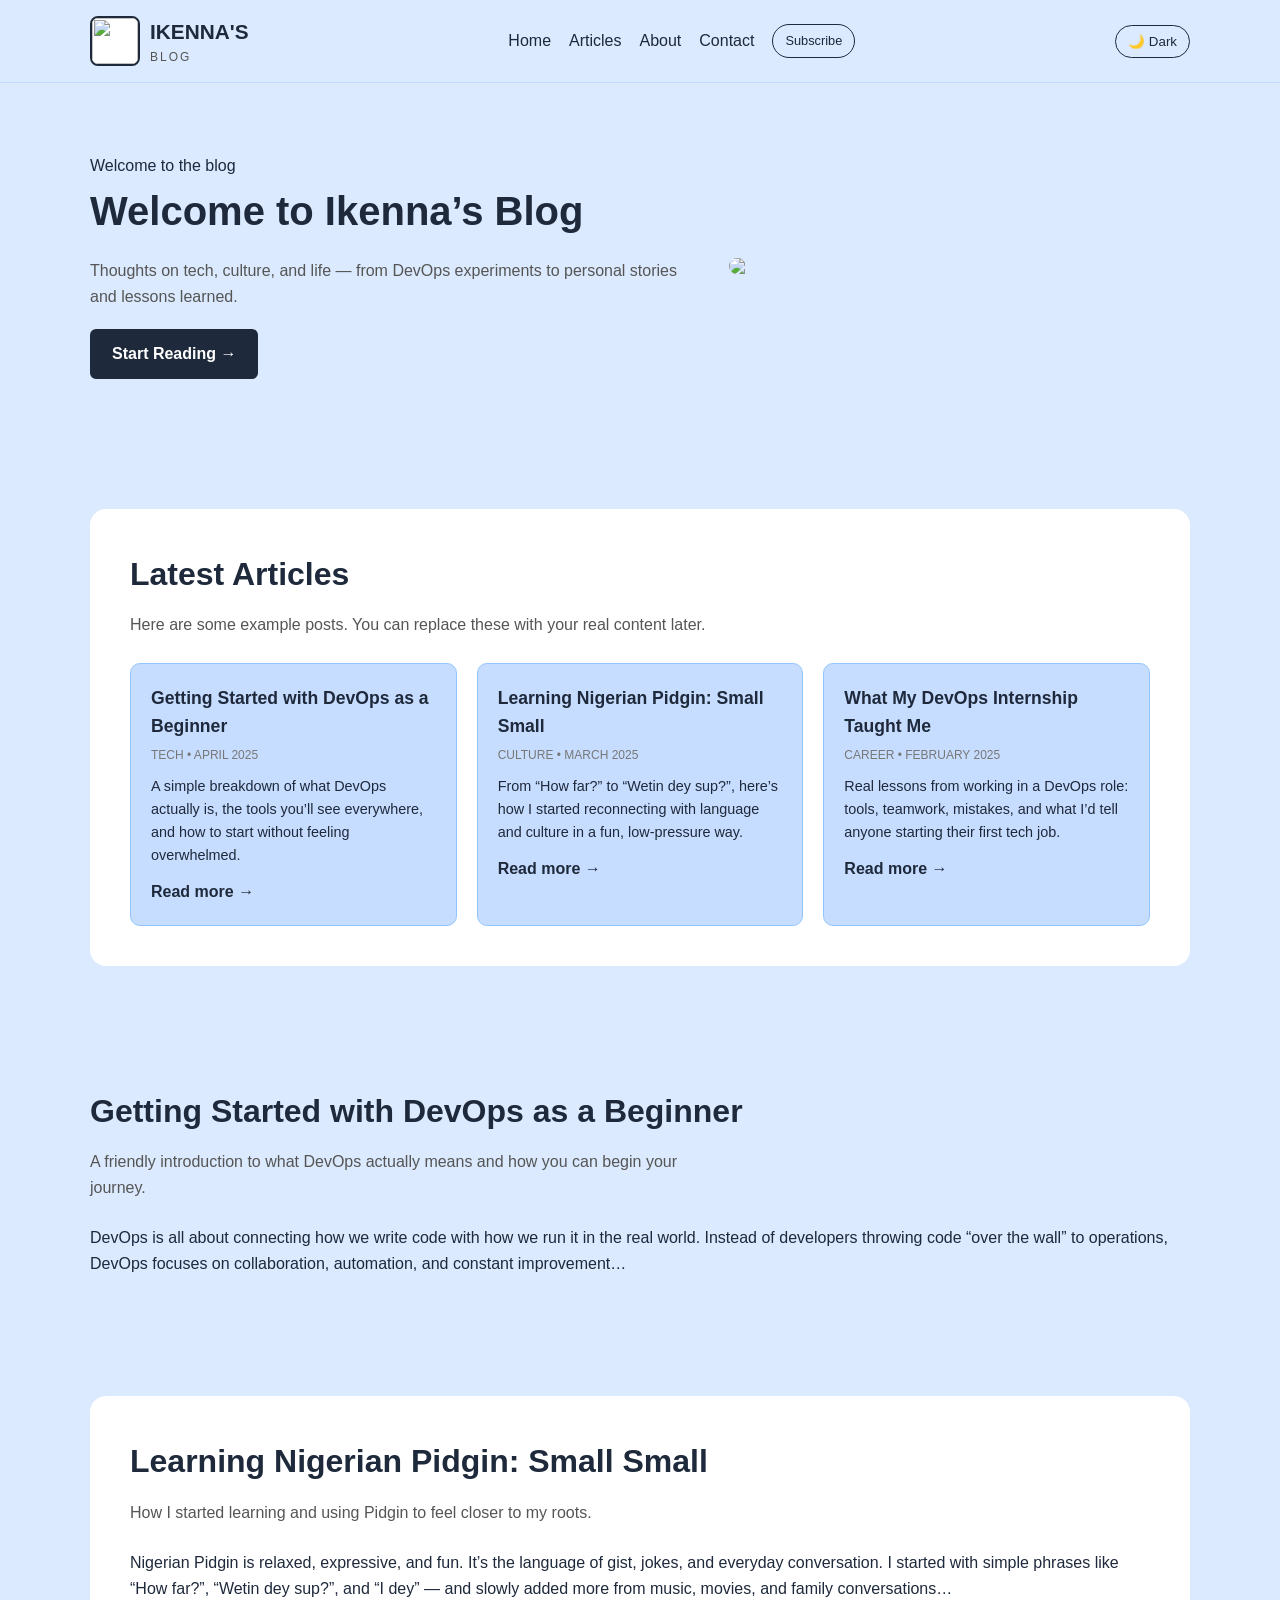
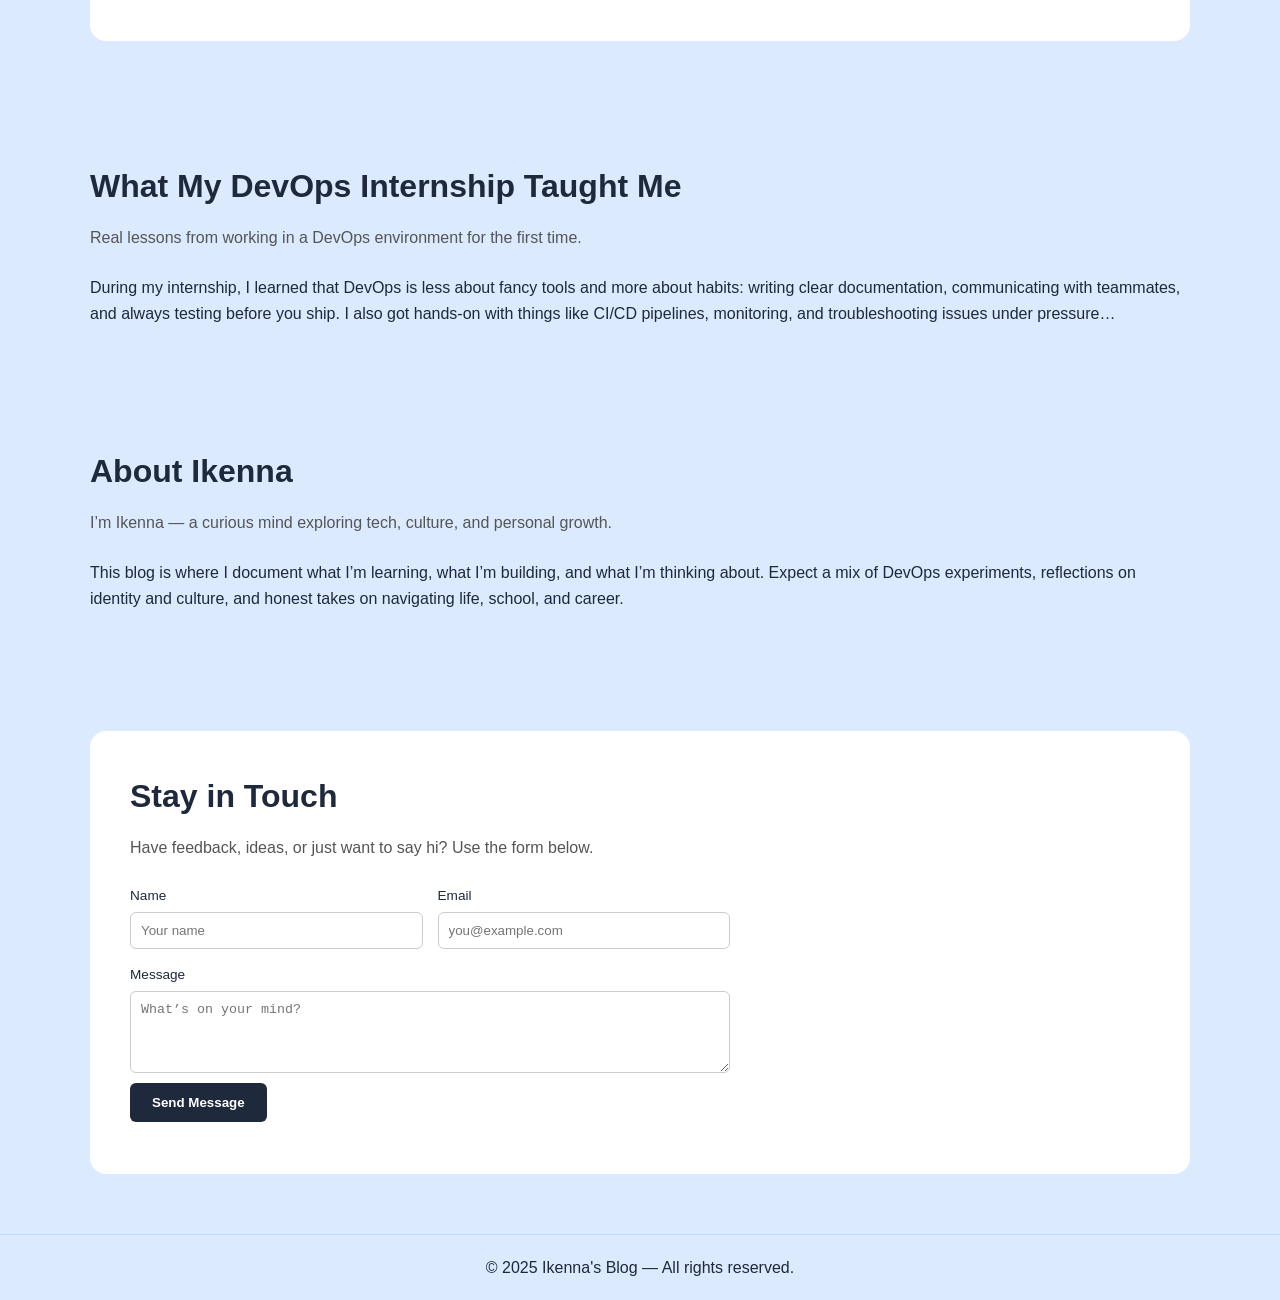
==== index.html @ 9c9c7b8f "Add files via upload" ====
<!DOCTYPE html>
<html lang="en">
<head>
  <meta charset="UTF-8">
  <meta name="viewport" content="width=device-width, initial-scale=1.0">
  <title>Ikenna's Blog</title>
  <link rel="stylesheet" href="styles.css">
</head>
<body>

  <!-- Header / Nav -->
  <header class="site-header">
    <nav class="nav container">
      <a href="#home" class="logo-area">
        <div class="logo-image">
          <img src="C:\Users\icugw\OneDrive - Tennessee State University\Pictures\Camera Roll\images/ikennas_blog_logo.jpg">
        </div>
        <div>
          <div class="logo-text-main">IKENNA'S</div>
          <div class="logo-text-sub">BLOG</div>
        </div>
      </a>

      <div class="nav-links">
        <a href="#home">Home</a>
        <a href="#articles">Articles</a>
        <a href="#about">About</a>
        <a href="#contact">Contact</a>
        <a href="#contact" class="nav-cta">Subscribe</a>
      </div>
      <button id="themeToggle" class="theme-toggle" type="button">
  🌙 Dark
</button>
    </nav>
  </header>

  <main>

    <!-- Hero -->
    <section id="home" class="hero container">
      <div class="hero-grid">
        <div>
          <div class="badge">
            <div class="badge-dot"></div>
            Welcome to the blog
          </div>

          <h1>Welcome to Ikenna’s Blog</h1>
          <p class="hero-text">
            Thoughts on tech, culture, and life — from DevOps experiments to personal stories and lessons learned.
          </p>
          <!-- BUTTON: scrolls to articles -->
          <a class="hero-btn" href="#articles">Start Reading →</a>
        </div>

        <img class="hero-img" src="C:\Users\icugw\OneDrive - Tennessee State University\Pictures\Camera Roll\images/ikennas_blog_logo.jpg">
      </div>
    </section>

    <!-- Articles (cards) -->
    <section id="articles" class="section section-alt">
      <div class="container">
        <h2 class="section-title">Latest Articles</h2>
        <p class="section-subtitle">
          Here are some example posts. You can replace these with your real content later.
        </p>

        <div class="posts-grid">
          <!-- Post 1 -->
          <article class="post-card">
            <h3 class="post-title">Getting Started with DevOps as a Beginner</h3>
            <p class="post-meta">Tech • April 2025</p>
            <p class="post-excerpt">
              A simple breakdown of what DevOps actually is, the tools you’ll see everywhere,
              and how to start without feeling overwhelmed.
            </p>
            <!-- BUTTON: jumps to full post section -->
            <a href="#post1" class="post-link">Read more →</a>
          </article>

          <!-- Post 2 -->
          <article class="post-card">
            <h3 class="post-title">Learning Nigerian Pidgin: Small Small</h3>
            <p class="post-meta">Culture • March 2025</p>
            <p class="post-excerpt">
              From “How far?” to “Wetin dey sup?”, here’s how I started reconnecting with language
              and culture in a fun, low-pressure way.
            </p>
            <a href="#post2" class="post-link">Read more →</a>
          </article>

          <!-- Post 3 -->
          <article class="post-card">
            <h3 class="post-title">What My DevOps Internship Taught Me</h3>
            <p class="post-meta">Career • February 2025</p>
            <p class="post-excerpt">
              Real lessons from working in a DevOps role: tools, teamwork, mistakes,
              and what I’d tell anyone starting their first tech job.
            </p>
            <a href="#post3" class="post-link">Read more →</a>
          </article>
        </div>
      </div>
    </section>

    <!-- Full posts (targets for Read more buttons) -->
    <section id="post1" class="section">
      <div class="container">
        <h2 class="section-title">Getting Started with DevOps as a Beginner</h2>
        <p class="section-subtitle">
          A friendly introduction to what DevOps actually means and how you can begin your journey.
        </p>
        <p>
          DevOps is all about connecting how we write code with how we run it in the real world.
          Instead of developers throwing code “over the wall” to operations, DevOps focuses on
          collaboration, automation, and constant improvement…
        </p>
      </div>
    </section>

    <section id="post2" class="section section-alt">
      <div class="container">
        <h2 class="section-title">Learning Nigerian Pidgin: Small Small</h2>
        <p class="section-subtitle">
          How I started learning and using Pidgin to feel closer to my roots.
        </p>
        <p>
          Nigerian Pidgin is relaxed, expressive, and fun. It’s the language of gist,
          jokes, and everyday conversation. I started with simple phrases like
          “How far?”, “Wetin dey sup?”, and “I dey” — and slowly added more from music,
          movies, and family conversations…
        </p>
      </div>
    </section>

    <section id="post3" class="section">
      <div class="container">
        <h2 class="section-title">What My DevOps Internship Taught Me</h2>
        <p class="section-subtitle">
          Real lessons from working in a DevOps environment for the first time.
        </p>
        <p>
          During my internship, I learned that DevOps is less about fancy tools and more about
          habits: writing clear documentation, communicating with teammates, and always testing
          before you ship. I also got hands-on with things like CI/CD pipelines, monitoring,
          and troubleshooting issues under pressure…
        </p>
      </div>
    </section>

    <!-- About -->
    <section id="about" class="section">
      <div class="container">
        <h2 class="section-title">About Ikenna</h2>
        <p class="section-subtitle">
          I’m Ikenna — a curious mind exploring tech, culture, and personal growth.
        </p>
        <p>
          This blog is where I document what I’m learning, what I’m building,
          and what I’m thinking about. Expect a mix of DevOps experiments, reflections
          on identity and culture, and honest takes on navigating life, school, and career.
        </p>
      </div>
    </section>

    <!-- Contact / Subscribe -->
    <section id="contact" class="section section-alt">
      <div class="container">
        <h2 class="section-title">Stay in Touch</h2>
        <p class="section-subtitle">
          Have feedback, ideas, or just want to say hi? Use the form below.
        </p>

        <!-- BUTTON: this will open the user's email app -->
        <form class="contact-form"
              action="mailto:youremail@example.com"
              method="post"
              enctype="text/plain">
          <div class="form-row">
            <div class="form-field">
              <label for="name">Name</label>
              <input type="text" id="name" name="name" placeholder="Your name">
            </div>
            <div class="form-field">
              <label for="email">Email</label>
              <input type="email" id="email" name="email" placeholder="you@example.com">
            </div>
          </div>

          <div class="form-field">
            <label for="message">Message</label>
            <textarea id="message" name="message" rows="4" placeholder="What’s on your mind?"></textarea>
          </div>

          <button type="submit" class="hero-btn form-btn">Send Message</button>
        </form>
        <p style="margin-top:0.75rem; font-size:0.85rem; color:#667085;">
          
        </p>
      </div>
    </section>

  </main>

  <!-- Footer -->
  <footer class="footer">
    <p>© 2025 Ikenna's Blog — All rights reserved.</p>
  </footer>
<script>
  const toggleBtn = document.getElementById("themeToggle");
  const savedTheme = localStorage.getItem("theme");

  if (savedTheme === "dark") {
    document.body.classList.add("dark");
    toggleBtn.textContent = "☀️ Light";
  }

  toggleBtn.addEventListener("click", () => {
    document.body.classList.toggle("dark");
    const isDark = document.body.classList.contains("dark");
    localStorage.setItem("theme", isDark ? "dark" : "light");
    toggleBtn.textContent = isDark ? "☀️ Light" : "🌙 Dark";
  });
</script>

</body>
</html>
---- styles.css ----
/* ===============================
   RESET
================================ */
* {
  margin: 0;
  padding: 0;
  box-sizing: border-box;
}

/* ===============================
   GLOBAL STYLES
================================ */
body {
   font-family: Arial, Helvetica, sans-serif;
  background-color: #dbeafe; /* LIGHT BLUE EVERYWHERE */
  color: #1e293b;
  line-height: 1.6;
}
img {
  max-width: 100%;
  display: block;
}

/* ===============================
   LAYOUT
================================ */
.container {
  width: 90%;
  max-width: 1100px;
  margin: auto;
}

.section {
  padding: 60px 0;
  background-color: transparent; /* shows blue behind */
}

.section-alt {
  background-color: transparent; /* shows blue behind */
}
.section-title {
  font-size: 2rem;
  margin-bottom: 12px;
}

.section-subtitle {
  color: #555;
  max-width: 600px;
  margin-bottom: 25px;
}

/* ===============================
   HEADER & NAV
================================ */
.site-header {
  background-color: #dbeafe;
  border-bottom: 1px solid #bfdbfe;
  position: sticky;
  top: 0;
  z-index: 10;
}
.section-alt .container {
  background: white;
  padding: 40px;
  border-radius: 16px;
}
.nav {
  display: flex;
  justify-content: space-between;
  align-items: center;
  padding: 15px 0;
}

.logo-area {
  display: flex;
  align-items: center;
  gap: 10px;
  text-decoration: none;
  color: inherit;
}

.logo-image {
  width: 50px;
  height: 50px;
  border: 2px solid #1e293b;
  border-radius: 8px;
  overflow: hidden;
  background-color: #fff;
}

.logo-image img {
  width: 100%;
  height: 100%;
  object-fit: cover;
}

.logo-text-main {
  font-size: 1.3rem;
  font-weight: bold;
}

.logo-text-sub {
  font-size: 0.75rem;
  letter-spacing: 2px;
  color: #555;
}

/* ===============================
   NAV LINKS
================================ */
.nav-links {
  display: flex;
  align-items: center;
  gap: 18px;
}

.nav-links a {
  text-decoration: none;
  color: #1e293b;
  font-weight: 500;
}

.nav-cta {
  padding: 6px 12px;
  border: 1px solid #1e293b;
  border-radius: 20px;
  font-size: 0.8rem;
}

/* ===============================
   HERO SECTION
================================ */
.hero {
  padding: 70px 0;
}

.hero-grid {
  display: grid;
  grid-template-columns: 1.3fr 1fr;
  gap: 40px;
  align-items: center;
}

.hero h1 {
  font-size: 2.5rem;
  margin-bottom: 15px;
}

.hero-text {
  color: #555;
  margin-bottom: 20px;
}

.hero-btn {
  display: inline-block;
  background-color: #1e293b;
  color: white;
  padding: 12px 22px;
  text-decoration: none;
  border-radius: 6px;
  font-weight: bold;
}

.hero-img {
  width: 75%;
  border-radius: 10px;
}

/* ===============================
   POSTS
================================ */
.posts-grid {
  display: grid;
  grid-template-columns: repeat(3, 1fr);
  gap: 20px;
}

.post-card {
  background-color: #c7ddff; /* slightly darker blue */
  padding: 20px;
  border-radius: 10px;
  border: 1px solid #93c5fd;
}

.post-title {
  font-size: 1.1rem;
  margin-bottom: 6px;
}

.post-meta {
  font-size: 0.75rem;
  text-transform: uppercase;
  color: #777;
  margin-bottom: 10px;
}

.post-excerpt {
  font-size: 0.9rem;
  margin-bottom: 12px;
}

.post-link {
  text-decoration: none;
  font-weight: bold;
  color: #1e293b;
}

/* ===============================
   CONTACT FORM
================================ */
.contact-form {
  max-width: 600px;
}

.form-row {
  display: flex;
  gap: 15px;
  margin-bottom: 15px;
}

.form-field {
  flex: 1;
  display: flex;
  flex-direction: column;
}

.form-field label {
  font-size: 0.85rem;
  margin-bottom: 5px;
}

.form-field input,
.form-field textarea {
  padding: 10px;
  border-radius: 6px;
  border: 1px solid #ccc;
}

.form-btn {
  margin-top: 10px;
  border: none;
  cursor: pointer;
}

/* ===============================
   FOOTER
================================ */
.footer {
  background-color: #dbeafe;
  color: #1e293b;
  text-align: center;
  padding: 20px 0;
  border-top: 1px solid #bfdbfe;
}

/* ===============================
   RESPONSIVE
================================ */
@media (max-width: 768px) {
  .hero-grid {
    grid-template-columns: 1fr;
  }

  .hero-img {
    width: 60%;
    margin: auto;
  }

  .posts-grid {
    grid-template-columns: 1fr;
  }

  .nav {
    flex-wrap: wrap;
    gap: 10px;
  }
}
/* ===============================
   DARK MODE (CLEAN VERSION)
================================ */
body.dark {
  background-color: #0f172a; /* deep navy */
  color: #e5e7eb;
}

/* Header */
body.dark .site-header {
  background-color: #020617;
  border-bottom: 1px solid #1e293b;
}

/* Nav links */
body.dark .nav-links a {
  color: #e5e7eb;
}

body.dark .nav-links a:hover {
  color: #93c5fd;
}

body.dark .nav-cta {
  border-color: #93c5fd;
  color: #93c5fd;
}

/* Hero section */
body.dark .hero {
  background: linear-gradient(
    180deg,
    #020617 0%,
    #0f172a 100%
  );
}

/* Cards / sections */
body.dark .section-alt {
  background-color: transparent;
}

body.dark .section-alt .container {
  background-color: #020617;
  padding: 40px;
  border-radius: 16px;
}

/* Article cards */
body.dark .post-card {
  background-color: #020617;
  border: 1px solid #1e293b;
}

/* Buttons */
body.dark .hero-btn {
  background-color: #2563eb;
  color: #ffffff;
}

body.dark .hero-btn:hover {
  background-color: #1d4ed8;
}

/* Forms */
body.dark input,
body.dark textarea {
  background-color: #020617;
  color: #e5e7eb;
  border: 1px solid #1e293b;
}

/* Footer */
body.dark .footer {
  background-color: #020617;
  color: #9ca3af;
  border-top: 1px solid #1e293b;
}

/* Toggle button */
.theme-toggle {
  padding: 8px 12px;
  border-radius: 20px;
  border: 1px solid #1e293b;
  background: transparent;
  color: inherit;
  cursor: pointer;
}

body.dark .theme-toggle {
  border-color: #93c5fd;
  color: #93c5fd;
}
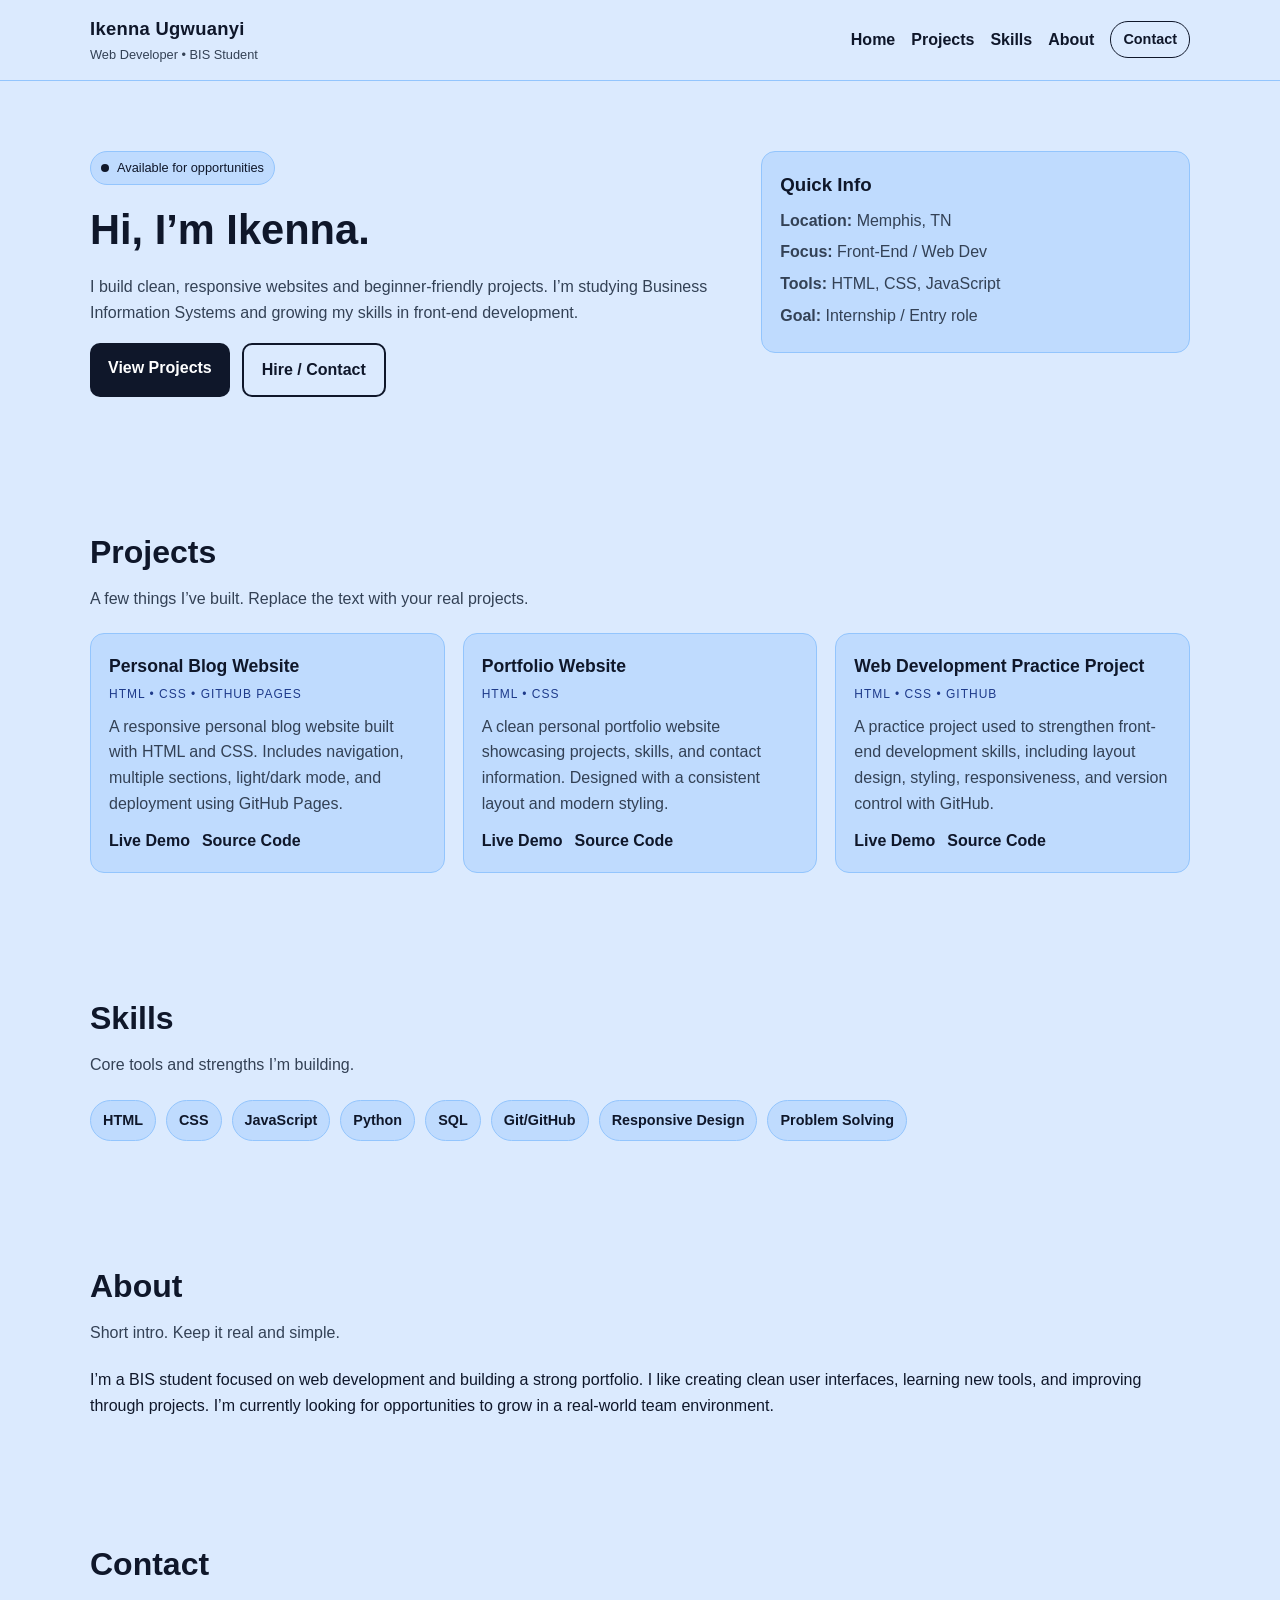
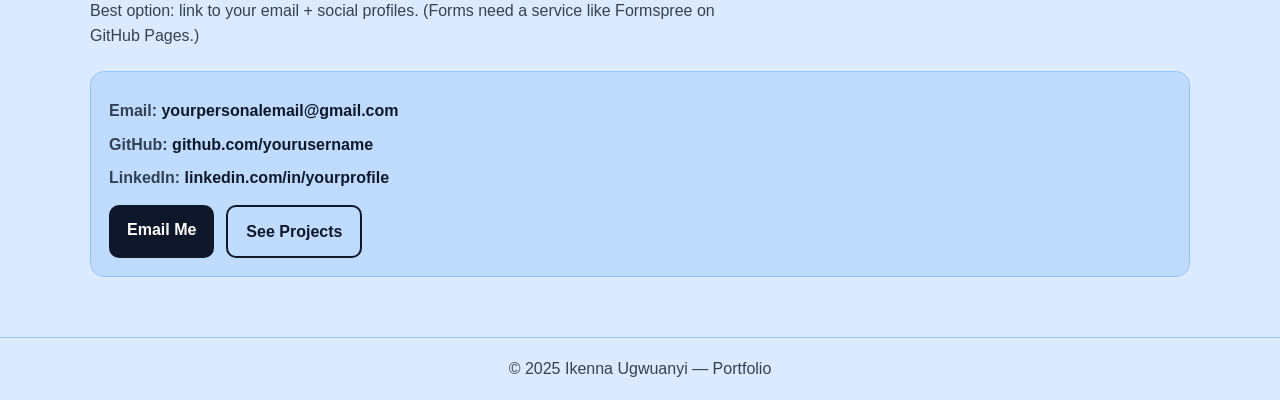
==== commit 04380a5e: "Add files via upload" ====
--- a/index.html
+++ b/index.html
@@ -1,227 +1,189 @@
 <!DOCTYPE html>
 <html lang="en">
 <head>
-  <meta charset="UTF-8">
-  <meta name="viewport" content="width=device-width, initial-scale=1.0">
-  <title>Ikenna's Blog</title>
+  <meta charset="UTF-8" />
+  <meta name="viewport" content="width=device-width, initial-scale=1.0" />
+  <title>Ikenna Ugwuanyi | Portfolio</title>
   <link rel="stylesheet" href="styles.css">
 </head>
 <body>
 
-  <!-- Header / Nav -->
+  <!-- Header -->
   <header class="site-header">
     <nav class="nav container">
-      <a href="#home" class="logo-area">
-        <div class="logo-image">
-          <img src="C:\Users\icugw\OneDrive - Tennessee State University\Pictures\Camera Roll\images/ikennas_blog_logo.jpg">
-        </div>
-        <div>
-          <div class="logo-text-main">IKENNA'S</div>
-          <div class="logo-text-sub">BLOG</div>
-        </div>
+      <a class="brand" href="#home">
+        <div class="brand-name">Ikenna Ugwuanyi</div>
+        <div class="brand-sub">Web Developer • BIS Student</div>
       </a>
 
       <div class="nav-links">
         <a href="#home">Home</a>
-        <a href="#articles">Articles</a>
+        <a href="#projects">Projects</a>
+        <a href="#skills">Skills</a>
         <a href="#about">About</a>
-        <a href="#contact">Contact</a>
-        <a href="#contact" class="nav-cta">Subscribe</a>
+        <a href="#contact" class="nav-cta">Contact</a>
       </div>
-      <button id="themeToggle" class="theme-toggle" type="button">
-  🌙 Dark
-</button>
     </nav>
   </header>
 
   <main>
 
     <!-- Hero -->
-    <section id="home" class="hero container">
-      <div class="hero-grid">
+    <section id="home" class="hero">
+      <div class="container hero-grid">
         <div>
           <div class="badge">
-            <div class="badge-dot"></div>
-            Welcome to the blog
+            <span class="badge-dot"></span>
+            Available for opportunities
           </div>
 
-          <h1>Welcome to Ikenna’s Blog</h1>
+          <h1>Hi, I’m Ikenna.</h1>
           <p class="hero-text">
-            Thoughts on tech, culture, and life — from DevOps experiments to personal stories and lessons learned.
+            I build clean, responsive websites and beginner-friendly projects.
+            I’m studying Business Information Systems and growing my skills in front-end development.
           </p>
-          <!-- BUTTON: scrolls to articles -->
-          <a class="hero-btn" href="#articles">Start Reading →</a>
+
+          <div class="hero-actions">
+            <a class="btn" href="#projects">View Projects</a>
+            <a class="btn btn-outline" href="#contact">Hire / Contact</a>
+          </div>
         </div>
 
-        <img class="hero-img" src="C:\Users\icugw\OneDrive - Tennessee State University\Pictures\Camera Roll\images/ikennas_blog_logo.jpg">
-      </div>
-    </section>
-
-    <!-- Articles (cards) -->
-    <section id="articles" class="section section-alt">
-      <div class="container">
-        <h2 class="section-title">Latest Articles</h2>
-        <p class="section-subtitle">
-          Here are some example posts. You can replace these with your real content later.
-        </p>
-
-        <div class="posts-grid">
-          <!-- Post 1 -->
-          <article class="post-card">
-            <h3 class="post-title">Getting Started with DevOps as a Beginner</h3>
-            <p class="post-meta">Tech • April 2025</p>
-            <p class="post-excerpt">
-              A simple breakdown of what DevOps actually is, the tools you’ll see everywhere,
-              and how to start without feeling overwhelmed.
-            </p>
-            <!-- BUTTON: jumps to full post section -->
-            <a href="#post1" class="post-link">Read more →</a>
-          </article>
-
-          <!-- Post 2 -->
-          <article class="post-card">
-            <h3 class="post-title">Learning Nigerian Pidgin: Small Small</h3>
-            <p class="post-meta">Culture • March 2025</p>
-            <p class="post-excerpt">
-              From “How far?” to “Wetin dey sup?”, here’s how I started reconnecting with language
-              and culture in a fun, low-pressure way.
-            </p>
-            <a href="#post2" class="post-link">Read more →</a>
-          </article>
-
-          <!-- Post 3 -->
-          <article class="post-card">
-            <h3 class="post-title">What My DevOps Internship Taught Me</h3>
-            <p class="post-meta">Career • February 2025</p>
-            <p class="post-excerpt">
-              Real lessons from working in a DevOps role: tools, teamwork, mistakes,
-              and what I’d tell anyone starting their first tech job.
-            </p>
-            <a href="#post3" class="post-link">Read more →</a>
-          </article>
+        <div class="hero-card">
+          <h3>Quick Info</h3>
+          <p><strong>Location:</strong> Memphis, TN</p>
+          <p><strong>Focus:</strong> Front-End / Web Dev</p>
+          <p><strong>Tools:</strong> HTML, CSS, JavaScript</p>
+          <p><strong>Goal:</strong> Internship / Entry role</p>
         </div>
       </div>
     </section>
 
-    <!-- Full posts (targets for Read more buttons) -->
-    <section id="post1" class="section">
+    <!-- Projects -->
+    <section id="projects" class="section">
       <div class="container">
-        <h2 class="section-title">Getting Started with DevOps as a Beginner</h2>
-        <p class="section-subtitle">
-          A friendly introduction to what DevOps actually means and how you can begin your journey.
-        </p>
-        <p>
-          DevOps is all about connecting how we write code with how we run it in the real world.
-          Instead of developers throwing code “over the wall” to operations, DevOps focuses on
-          collaboration, automation, and constant improvement…
-        </p>
+        <h2 class="section-title">Projects</h2>
+        <p class="section-subtitle">A few things I’ve built. Replace the text with your real projects.</p>
+
+        <div class="grid">
+          <article class="card">
+  <h3 class="card-title">Personal Blog Website</h3>
+  <p class="meta">HTML • CSS • GitHub Pages</p>
+  <p class="desc">
+    A responsive personal blog website built with HTML and CSS.
+    Includes navigation, multiple sections, light/dark mode,
+    and deployment using GitHub Pages.
+  </p>
+  <div class="card-actions">
+    <a class="link" href="https://iugwuanyi22.github.io/Ikennas-blog/" target="_blank">
+      Live Demo
+    </a>
+    <a class="link" href="https://github.com/iugwuanyi22/Ikennas-blog" target="_blank">
+      Source Code
+    </a>
+  </div>
+</article>
+
+<article class="card">
+  <h3 class="card-title">Portfolio Website</h3>
+  <p class="meta">HTML • CSS</p>
+  <p class="desc">
+    A clean personal portfolio website showcasing projects, skills,
+    and contact information. Designed with a consistent layout
+    and modern styling.
+  </p>
+  <div class="card-actions">
+    <a class="link" href="https://iugwuanyi22.github.io/Ikennas-blog/" target="_blank">
+      Live Demo
+    </a>
+    <a class="link" href="https://github.com/iugwuanyi22/Ikennas-blog" target="_blank">
+      Source Code
+    </a>
+  </div>
+</article>
+
+<article class="card">
+  <h3 class="card-title">Web Development Practice Project</h3>
+  <p class="meta">HTML • CSS • GitHub</p>
+  <p class="desc">
+    A practice project used to strengthen front-end development skills,
+    including layout design, styling, responsiveness, and version control
+    with GitHub.
+  </p>
+  <div class="card-actions">
+    <a class="link" href="https://iugwuanyi22.github.io/Ikennas-blog/" target="_blank">
+      Live Demo
+    </a>
+    <a class="link" href="https://github.com/iugwuanyi22/Ikennas-blog" target="_blank">
+      Source Code
+    </a>
+  </div>
+</article>
+   
+        </div>
       </div>
     </section>
 
-    <section id="post2" class="section section-alt">
+    <!-- Skills -->
+    <section id="skills" class="section section-alt">
       <div class="container">
-        <h2 class="section-title">Learning Nigerian Pidgin: Small Small</h2>
-        <p class="section-subtitle">
-          How I started learning and using Pidgin to feel closer to my roots.
-        </p>
-        <p>
-          Nigerian Pidgin is relaxed, expressive, and fun. It’s the language of gist,
-          jokes, and everyday conversation. I started with simple phrases like
-          “How far?”, “Wetin dey sup?”, and “I dey” — and slowly added more from music,
-          movies, and family conversations…
-        </p>
-      </div>
-    </section>
+        <h2 class="section-title">Skills</h2>
+        <p class="section-subtitle">Core tools and strengths I’m building.</p>
 
-    <section id="post3" class="section">
-      <div class="container">
-        <h2 class="section-title">What My DevOps Internship Taught Me</h2>
-        <p class="section-subtitle">
-          Real lessons from working in a DevOps environment for the first time.
-        </p>
-        <p>
-          During my internship, I learned that DevOps is less about fancy tools and more about
-          habits: writing clear documentation, communicating with teammates, and always testing
-          before you ship. I also got hands-on with things like CI/CD pipelines, monitoring,
-          and troubleshooting issues under pressure…
-        </p>
+        <div class="chips">
+          <span class="chip">HTML</span>
+          <span class="chip">CSS</span>
+          <span class="chip">JavaScript</span>
+          <span class="chip">Python</span>
+          <span class="chip">SQL</span>
+          <span class="chip">Git/GitHub</span>
+          <span class="chip">Responsive Design</span>
+          <span class="chip">Problem Solving</span>
+        </div>
       </div>
     </section>
 
     <!-- About -->
     <section id="about" class="section">
       <div class="container">
-        <h2 class="section-title">About Ikenna</h2>
+        <h2 class="section-title">About</h2>
         <p class="section-subtitle">
-          I’m Ikenna — a curious mind exploring tech, culture, and personal growth.
+          Short intro. Keep it real and simple.
         </p>
         <p>
-          This blog is where I document what I’m learning, what I’m building,
-          and what I’m thinking about. Expect a mix of DevOps experiments, reflections
-          on identity and culture, and honest takes on navigating life, school, and career.
+          I’m a BIS student focused on web development and building a strong portfolio.
+          I like creating clean user interfaces, learning new tools, and improving through projects.
+          I’m currently looking for opportunities to grow in a real-world team environment.
         </p>
       </div>
     </section>
 
-    <!-- Contact / Subscribe -->
+    <!-- Contact -->
     <section id="contact" class="section section-alt">
       <div class="container">
-        <h2 class="section-title">Stay in Touch</h2>
+        <h2 class="section-title">Contact</h2>
         <p class="section-subtitle">
-          Have feedback, ideas, or just want to say hi? Use the form below.
+          Best option: link to your email + social profiles. (Forms need a service like Formspree on GitHub Pages.)
         </p>
 
-        <!-- BUTTON: this will open the user's email app -->
-        <form class="contact-form"
-              action="mailto:youremail@example.com"
-              method="post"
-              enctype="text/plain">
-          <div class="form-row">
-            <div class="form-field">
-              <label for="name">Name</label>
-              <input type="text" id="name" name="name" placeholder="Your name">
-            </div>
-            <div class="form-field">
-              <label for="email">Email</label>
-              <input type="email" id="email" name="email" placeholder="you@example.com">
-            </div>
+        <div class="contact-box">
+          <p><strong>Email:</strong> <a class="link" href="mailto:yourpersonalemail@gmail.com">yourpersonalemail@gmail.com</a></p>
+          <p><strong>GitHub:</strong> <a class="link" href="#" target="_blank" rel="noreferrer">github.com/yourusername</a></p>
+          <p><strong>LinkedIn:</strong> <a class="link" href="#" target="_blank" rel="noreferrer">linkedin.com/in/yourprofile</a></p>
+
+          <div class="hero-actions" style="margin-top:14px;">
+            <a class="btn" href="mailto:yourpersonalemail@gmail.com?subject=Portfolio%20Inquiry">Email Me</a>
+            <a class="btn btn-outline" href="#projects">See Projects</a>
           </div>
-
-          <div class="form-field">
-            <label for="message">Message</label>
-            <textarea id="message" name="message" rows="4" placeholder="What’s on your mind?"></textarea>
-          </div>
-
-          <button type="submit" class="hero-btn form-btn">Send Message</button>
-        </form>
-        <p style="margin-top:0.75rem; font-size:0.85rem; color:#667085;">
-          
-        </p>
+        </div>
       </div>
     </section>
 
   </main>
 
-  <!-- Footer -->
   <footer class="footer">
-    <p>© 2025 Ikenna's Blog — All rights reserved.</p>
+    <p>© 2025 Ikenna Ugwuanyi — Portfolio</p>
   </footer>
-<script>
-  const toggleBtn = document.getElementById("themeToggle");
-  const savedTheme = localStorage.getItem("theme");
-
-  if (savedTheme === "dark") {
-    document.body.classList.add("dark");
-    toggleBtn.textContent = "☀️ Light";
-  }
-
-  toggleBtn.addEventListener("click", () => {
-    document.body.classList.toggle("dark");
-    const isDark = document.body.classList.contains("dark");
-    localStorage.setItem("theme", isDark ? "dark" : "light");
-    toggleBtn.textContent = isDark ? "☀️ Light" : "🌙 Dark";
-  });
-</script>
 
 </body>
 </html>
--- a/styles.css
+++ b/styles.css
@@ -1,371 +1,163 @@
-/* ===============================
-   RESET
-================================ */
-* {
-  margin: 0;
-  padding: 0;
-  box-sizing: border-box;
+/* Reset */
+* { margin: 0; padding: 0; box-sizing: border-box; }
+html { scroll-behavior: smooth; }
+
+body {
+  font-family: Arial, Helvetica, sans-serif;
+  background: #dbeafe;      /* light blue whole page */
+  color: #0f172a;
+  line-height: 1.6;
 }
 
-/* ===============================
-   GLOBAL STYLES
-================================ */
-body {
-   font-family: Arial, Helvetica, sans-serif;
-  background-color: #dbeafe; /* LIGHT BLUE EVERYWHERE */
-  color: #1e293b;
-  line-height: 1.6;
-}
-img {
-  max-width: 100%;
-  display: block;
-}
+img { max-width: 100%; display: block; }
+a { color: inherit; text-decoration: none; }
 
-/* ===============================
-   LAYOUT
-================================ */
-.container {
-  width: 90%;
-  max-width: 1100px;
-  margin: auto;
-}
+.container { width: 90%; max-width: 1100px; margin: 0 auto; }
 
-.section {
-  padding: 60px 0;
-  background-color: transparent; /* shows blue behind */
-}
-
-.section-alt {
-  background-color: transparent; /* shows blue behind */
-}
-.section-title {
-  font-size: 2rem;
-  margin-bottom: 12px;
-}
-
-.section-subtitle {
-  color: #555;
-  max-width: 600px;
-  margin-bottom: 25px;
-}
-
-/* ===============================
-   HEADER & NAV
-================================ */
+/* Header */
 .site-header {
-  background-color: #dbeafe;
-  border-bottom: 1px solid #bfdbfe;
   position: sticky;
   top: 0;
   z-index: 10;
+  background: #dbeafe; /* same as page */
+  border-bottom: 1px solid #93c5fd;
 }
-.section-alt .container {
-  background: white;
-  padding: 40px;
-  border-radius: 16px;
-}
+
 .nav {
   display: flex;
+  align-items: center;
   justify-content: space-between;
-  align-items: center;
-  padding: 15px 0;
+  gap: 16px;
+  padding: 14px 0;
 }
 
-.logo-area {
-  display: flex;
-  align-items: center;
-  gap: 10px;
-  text-decoration: none;
-  color: inherit;
+.brand { display: flex; flex-direction: column; gap: 2px; }
+.brand-name { font-weight: 800; font-size: 1.15rem; letter-spacing: 0.3px; }
+.brand-sub { font-size: 0.8rem; color: #334155; }
+
+/* Nav links */
+.nav-links { display: flex; align-items: center; gap: 16px; flex-wrap: wrap; }
+.nav-links a { font-weight: 600; }
+.nav-links a:hover { text-decoration: underline; }
+
+.nav-cta {
+  padding: 6px 12px;
+  border-radius: 18px;
+  border: 1px solid #0f172a;
+  font-size: 0.9rem;
 }
 
-.logo-image {
-  width: 50px;
-  height: 50px;
-  border: 2px solid #1e293b;
-  border-radius: 8px;
-  overflow: hidden;
-  background-color: #fff;
+/* Hero */
+.hero { padding: 70px 0; }
+.hero-grid {
+  display: grid;
+  grid-template-columns: 1.2fr 0.8fr;
+  gap: 28px;
+  align-items: start;
 }
 
-.logo-image img {
-  width: 100%;
-  height: 100%;
-  object-fit: cover;
+.badge {
+  display: inline-flex;
+  align-items: center;
+  gap: 8px;
+  background: #bfdbfe;
+  border: 1px solid #93c5fd;
+  padding: 6px 10px;
+  border-radius: 999px;
+  font-size: 0.8rem;
+  margin-bottom: 12px;
+}
+.badge-dot { width: 8px; height: 8px; border-radius: 50%; background: #0f172a; }
+
+h1 { font-size: 2.6rem; margin-bottom: 10px; }
+.hero-text { color: #334155; margin-bottom: 18px; max-width: 620px; }
+
+.hero-actions { display: flex; gap: 12px; flex-wrap: wrap; }
+
+.btn {
+  display: inline-block;
+  padding: 12px 18px;
+  border-radius: 10px;
+  background: #0f172a;
+  color: #ffffff;
+  font-weight: 700;
+}
+.btn:hover { opacity: 0.9; }
+
+.btn-outline {
+  background: transparent;
+  color: #0f172a;
+  border: 2px solid #0f172a;
 }
 
-.logo-text-main {
-  font-size: 1.3rem;
-  font-weight: bold;
+.hero-card {
+  background: #bfdbfe;
+  border: 1px solid #93c5fd;
+  border-radius: 14px;
+  padding: 18px;
 }
+.hero-card h3 { margin-bottom: 8px; }
+.hero-card p { color: #334155; margin: 6px 0; }
 
-.logo-text-sub {
-  font-size: 0.75rem;
-  letter-spacing: 2px;
-  color: #555;
-}
+/* Sections */
+.section { padding: 60px 0; }
+.section-alt { background: transparent; }
 
-/* ===============================
-   NAV LINKS
-================================ */
-.nav-links {
-  display: flex;
-  align-items: center;
+.section-title { font-size: 2rem; margin-bottom: 8px; }
+.section-subtitle { color: #334155; max-width: 650px; margin-bottom: 22px; }
+
+/* Cards / Grid */
+.grid {
+  display: grid;
+  grid-template-columns: repeat(3, 1fr);
   gap: 18px;
 }
 
-.nav-links a {
-  text-decoration: none;
-  color: #1e293b;
-  font-weight: 500;
+.card {
+  background: #bfdbfe;
+  border: 1px solid #93c5fd;
+  border-radius: 14px;
+  padding: 18px;
 }
 
-.nav-cta {
-  padding: 6px 12px;
-  border: 1px solid #1e293b;
-  border-radius: 20px;
-  font-size: 0.8rem;
+.card-title { font-size: 1.1rem; margin-bottom: 4px; }
+.meta { font-size: 0.75rem; letter-spacing: 1px; text-transform: uppercase; color: #1e3a8a; margin-bottom: 10px; }
+.desc { color: #334155; margin-bottom: 12px; }
+.card-actions { display: flex; gap: 12px; flex-wrap: wrap; }
+
+.link { font-weight: 800; color: #0f172a; }
+.link:hover { text-decoration: underline; }
+
+/* Skills chips */
+.chips { display: flex; flex-wrap: wrap; gap: 10px; }
+.chip {
+  background: #bfdbfe;
+  border: 1px solid #93c5fd;
+  padding: 8px 12px;
+  border-radius: 999px;
+  font-weight: 700;
+  font-size: 0.9rem;
 }
 
-/* ===============================
-   HERO SECTION
-================================ */
-.hero {
-  padding: 70px 0;
+/* Contact box */
+.contact-box {
+  background: #bfdbfe;
+  border: 1px solid #93c5fd;
+  border-radius: 14px;
+  padding: 18px;
+}
+.contact-box p { margin: 8px 0; color: #334155; }
+
+/* Footer */
+.footer {
+  border-top: 1px solid #93c5fd;
+  padding: 18px 0;
+  text-align: center;
+  color: #334155;
 }
 
-.hero-grid {
-  display: grid;
-  grid-template-columns: 1.3fr 1fr;
-  gap: 40px;
-  align-items: center;
+/* Responsive */
+@media (max-width: 900px) {
+  .hero-grid { grid-template-columns: 1fr; }
+  .grid { grid-template-columns: 1fr; }
 }
-
-.hero h1 {
-  font-size: 2.5rem;
-  margin-bottom: 15px;
-}
-
-.hero-text {
-  color: #555;
-  margin-bottom: 20px;
-}
-
-.hero-btn {
-  display: inline-block;
-  background-color: #1e293b;
-  color: white;
-  padding: 12px 22px;
-  text-decoration: none;
-  border-radius: 6px;
-  font-weight: bold;
-}
-
-.hero-img {
-  width: 75%;
-  border-radius: 10px;
-}
-
-/* ===============================
-   POSTS
-================================ */
-.posts-grid {
-  display: grid;
-  grid-template-columns: repeat(3, 1fr);
-  gap: 20px;
-}
-
-.post-card {
-  background-color: #c7ddff; /* slightly darker blue */
-  padding: 20px;
-  border-radius: 10px;
-  border: 1px solid #93c5fd;
-}
-
-.post-title {
-  font-size: 1.1rem;
-  margin-bottom: 6px;
-}
-
-.post-meta {
-  font-size: 0.75rem;
-  text-transform: uppercase;
-  color: #777;
-  margin-bottom: 10px;
-}
-
-.post-excerpt {
-  font-size: 0.9rem;
-  margin-bottom: 12px;
-}
-
-.post-link {
-  text-decoration: none;
-  font-weight: bold;
-  color: #1e293b;
-}
-
-/* ===============================
-   CONTACT FORM
-================================ */
-.contact-form {
-  max-width: 600px;
-}
-
-.form-row {
-  display: flex;
-  gap: 15px;
-  margin-bottom: 15px;
-}
-
-.form-field {
-  flex: 1;
-  display: flex;
-  flex-direction: column;
-}
-
-.form-field label {
-  font-size: 0.85rem;
-  margin-bottom: 5px;
-}
-
-.form-field input,
-.form-field textarea {
-  padding: 10px;
-  border-radius: 6px;
-  border: 1px solid #ccc;
-}
-
-.form-btn {
-  margin-top: 10px;
-  border: none;
-  cursor: pointer;
-}
-
-/* ===============================
-   FOOTER
-================================ */
-.footer {
-  background-color: #dbeafe;
-  color: #1e293b;
-  text-align: center;
-  padding: 20px 0;
-  border-top: 1px solid #bfdbfe;
-}
-
-/* ===============================
-   RESPONSIVE
-================================ */
-@media (max-width: 768px) {
-  .hero-grid {
-    grid-template-columns: 1fr;
-  }
-
-  .hero-img {
-    width: 60%;
-    margin: auto;
-  }
-
-  .posts-grid {
-    grid-template-columns: 1fr;
-  }
-
-  .nav {
-    flex-wrap: wrap;
-    gap: 10px;
-  }
-}
-/* ===============================
-   DARK MODE (CLEAN VERSION)
-================================ */
-body.dark {
-  background-color: #0f172a; /* deep navy */
-  color: #e5e7eb;
-}
-
-/* Header */
-body.dark .site-header {
-  background-color: #020617;
-  border-bottom: 1px solid #1e293b;
-}
-
-/* Nav links */
-body.dark .nav-links a {
-  color: #e5e7eb;
-}
-
-body.dark .nav-links a:hover {
-  color: #93c5fd;
-}
-
-body.dark .nav-cta {
-  border-color: #93c5fd;
-  color: #93c5fd;
-}
-
-/* Hero section */
-body.dark .hero {
-  background: linear-gradient(
-    180deg,
-    #020617 0%,
-    #0f172a 100%
-  );
-}
-
-/* Cards / sections */
-body.dark .section-alt {
-  background-color: transparent;
-}
-
-body.dark .section-alt .container {
-  background-color: #020617;
-  padding: 40px;
-  border-radius: 16px;
-}
-
-/* Article cards */
-body.dark .post-card {
-  background-color: #020617;
-  border: 1px solid #1e293b;
-}
-
-/* Buttons */
-body.dark .hero-btn {
-  background-color: #2563eb;
-  color: #ffffff;
-}
-
-body.dark .hero-btn:hover {
-  background-color: #1d4ed8;
-}
-
-/* Forms */
-body.dark input,
-body.dark textarea {
-  background-color: #020617;
-  color: #e5e7eb;
-  border: 1px solid #1e293b;
-}
-
-/* Footer */
-body.dark .footer {
-  background-color: #020617;
-  color: #9ca3af;
-  border-top: 1px solid #1e293b;
-}
-
-/* Toggle button */
-.theme-toggle {
-  padding: 8px 12px;
-  border-radius: 20px;
-  border: 1px solid #1e293b;
-  background: transparent;
-  color: inherit;
-  cursor: pointer;
-}
-
-body.dark .theme-toggle {
-  border-color: #93c5fd;
-  color: #93c5fd;
-}
-
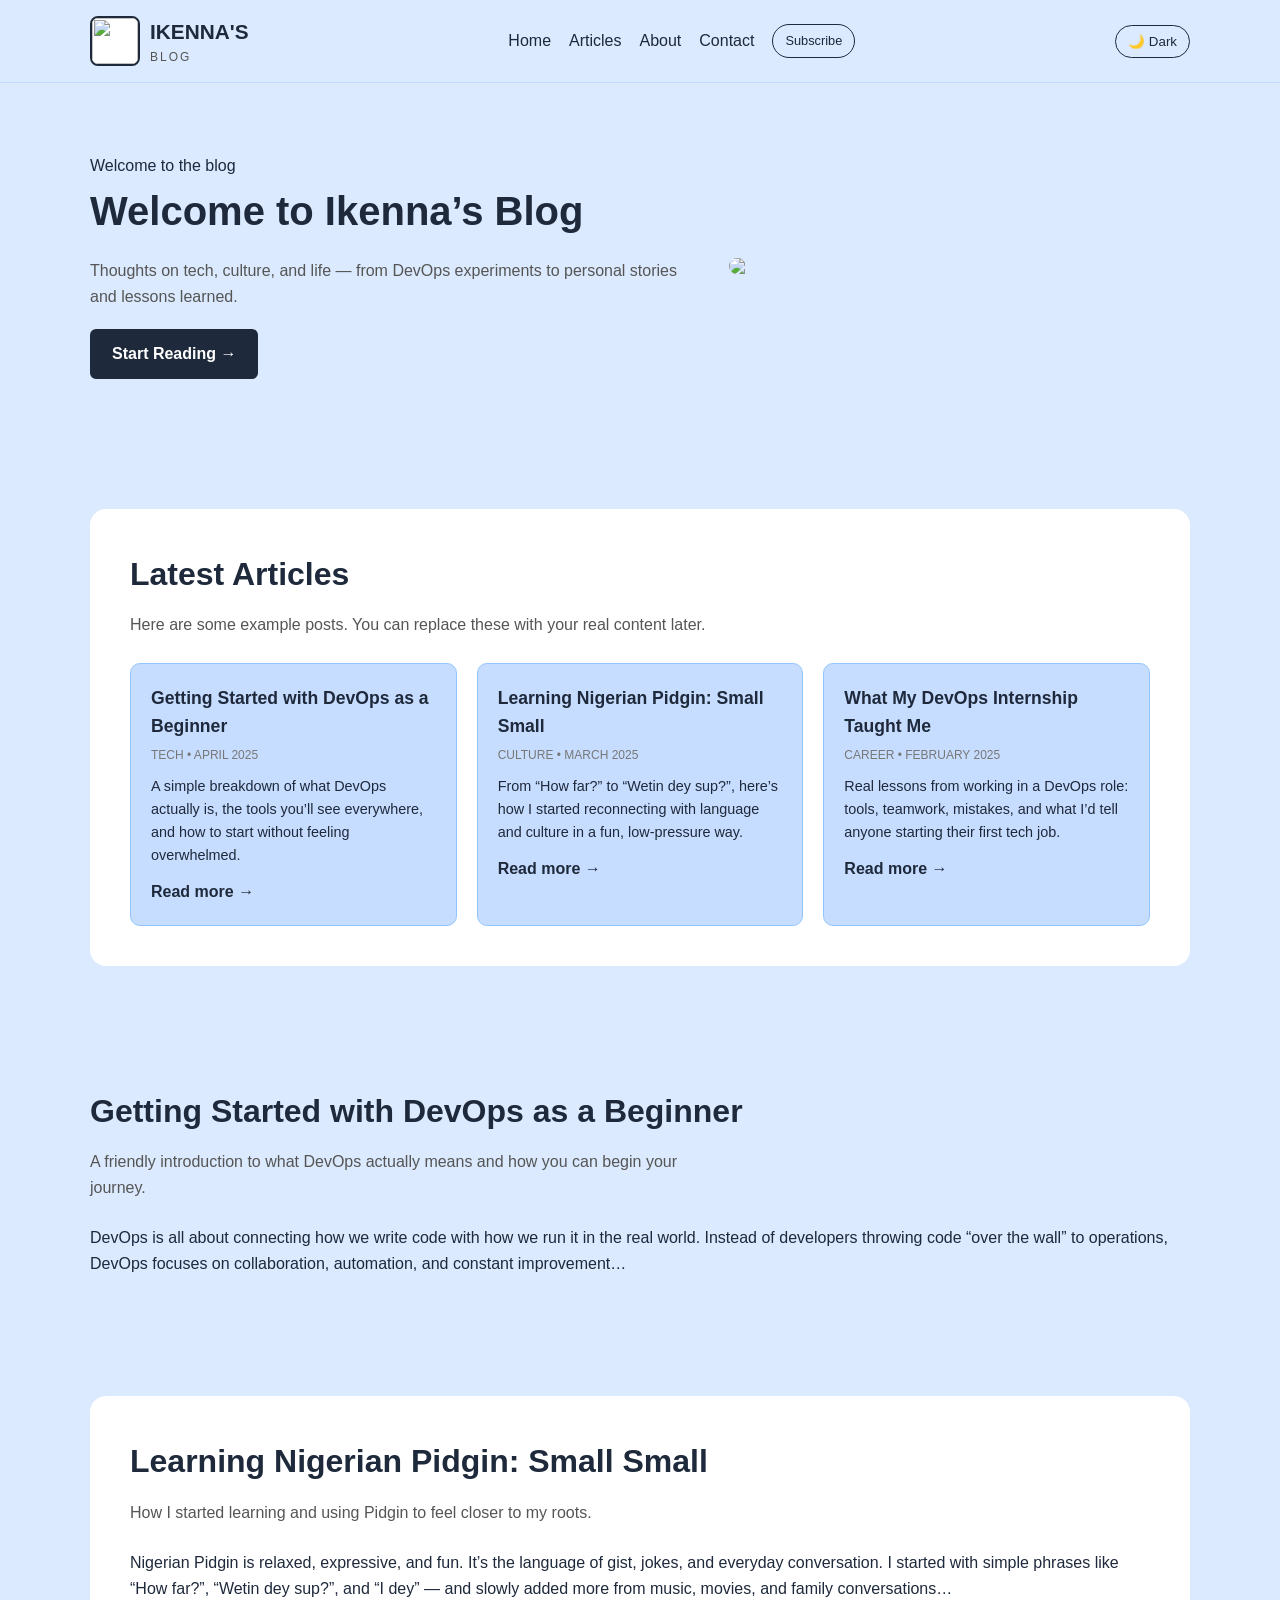
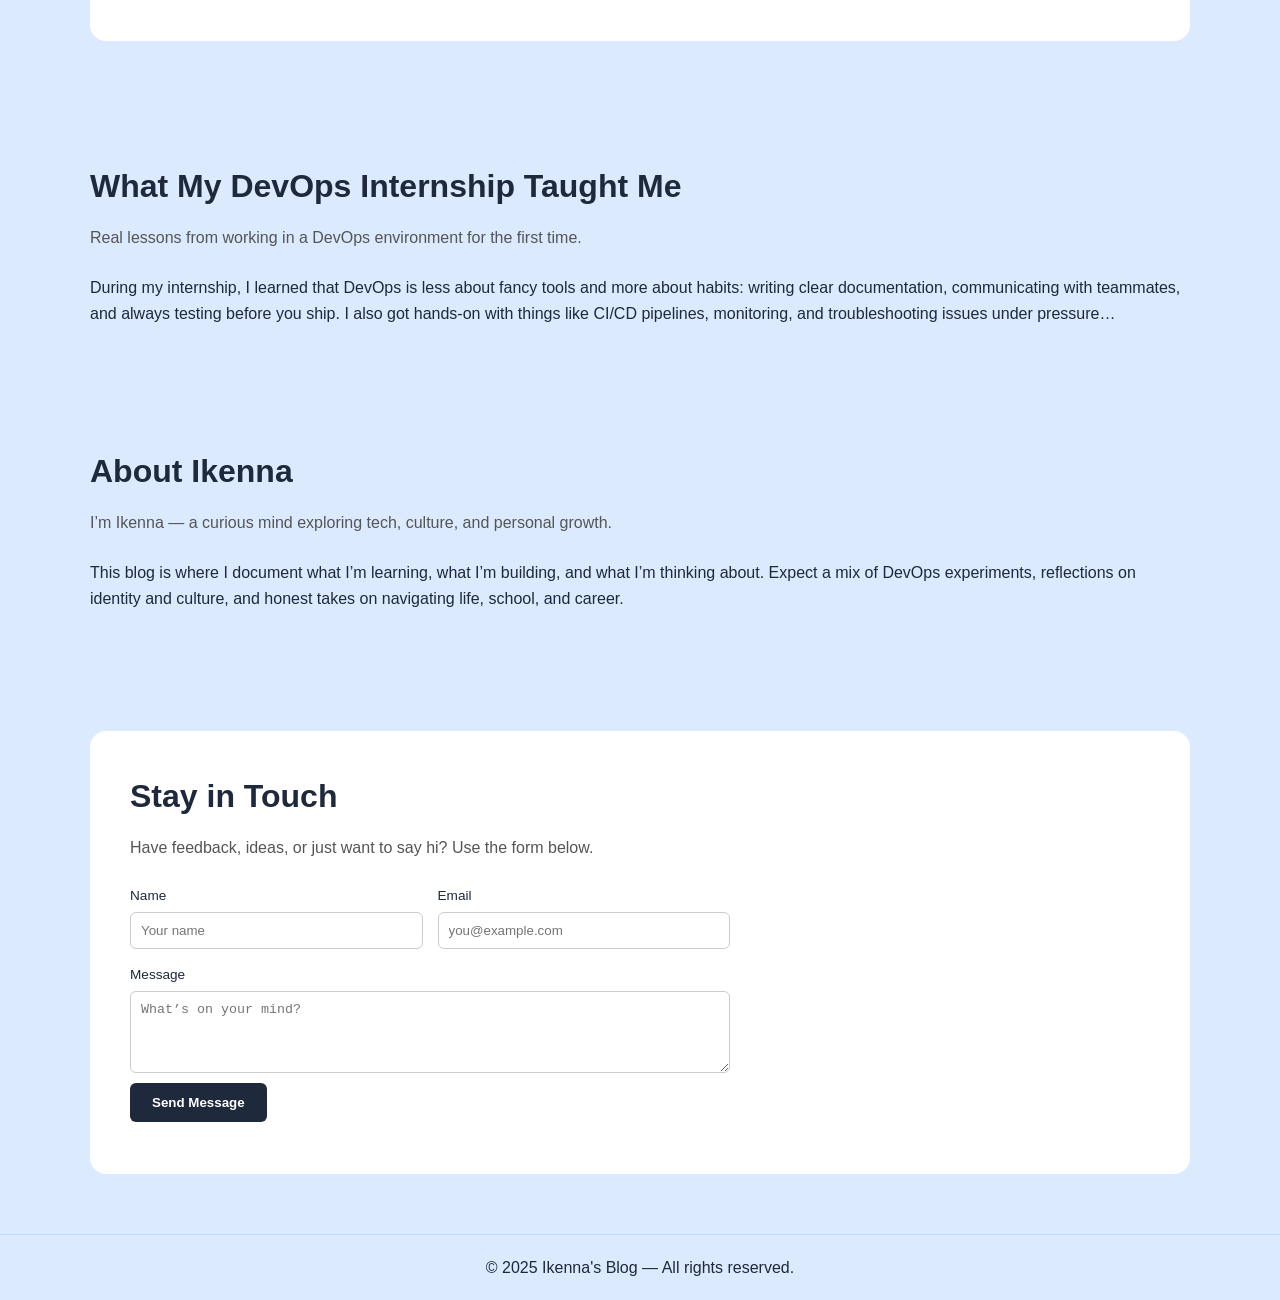
==== commit 5b3c8a01: "Add files via upload" ====
--- a/index.html
+++ b/index.html
@@ -1,189 +1,227 @@
 <!DOCTYPE html>
 <html lang="en">
 <head>
-  <meta charset="UTF-8" />
-  <meta name="viewport" content="width=device-width, initial-scale=1.0" />
-  <title>Ikenna Ugwuanyi | Portfolio</title>
+  <meta charset="UTF-8">
+  <meta name="viewport" content="width=device-width, initial-scale=1.0">
+  <title>Ikenna's Blog</title>
   <link rel="stylesheet" href="styles.css">
 </head>
 <body>
 
-  <!-- Header -->
+  <!-- Header / Nav -->
   <header class="site-header">
     <nav class="nav container">
-      <a class="brand" href="#home">
-        <div class="brand-name">Ikenna Ugwuanyi</div>
-        <div class="brand-sub">Web Developer • BIS Student</div>
+      <a href="#home" class="logo-area">
+        <div class="logo-image">
+          <img src="C:\Users\icugw\OneDrive - Tennessee State University\Pictures\Camera Roll\images/ikennas_blog_logo.jpg">
+        </div>
+        <div>
+          <div class="logo-text-main">IKENNA'S</div>
+          <div class="logo-text-sub">BLOG</div>
+        </div>
       </a>
 
       <div class="nav-links">
         <a href="#home">Home</a>
-        <a href="#projects">Projects</a>
-        <a href="#skills">Skills</a>
+        <a href="#articles">Articles</a>
         <a href="#about">About</a>
-        <a href="#contact" class="nav-cta">Contact</a>
-      </div>
+        <a href="#contact">Contact</a>
+        <a href="#contact" class="nav-cta">Subscribe</a>
+      </div>
+      <button id="themeToggle" class="theme-toggle" type="button">
+  🌙 Dark
+</button>
     </nav>
   </header>
 
   <main>
 
     <!-- Hero -->
-    <section id="home" class="hero">
-      <div class="container hero-grid">
+    <section id="home" class="hero container">
+      <div class="hero-grid">
         <div>
           <div class="badge">
-            <span class="badge-dot"></span>
-            Available for opportunities
+            <div class="badge-dot"></div>
+            Welcome to the blog
           </div>
 
-          <h1>Hi, I’m Ikenna.</h1>
+          <h1>Welcome to Ikenna’s Blog</h1>
           <p class="hero-text">
-            I build clean, responsive websites and beginner-friendly projects.
-            I’m studying Business Information Systems and growing my skills in front-end development.
+            Thoughts on tech, culture, and life — from DevOps experiments to personal stories and lessons learned.
           </p>
-
-          <div class="hero-actions">
-            <a class="btn" href="#projects">View Projects</a>
-            <a class="btn btn-outline" href="#contact">Hire / Contact</a>
-          </div>
-        </div>
-
-        <div class="hero-card">
-          <h3>Quick Info</h3>
-          <p><strong>Location:</strong> Memphis, TN</p>
-          <p><strong>Focus:</strong> Front-End / Web Dev</p>
-          <p><strong>Tools:</strong> HTML, CSS, JavaScript</p>
-          <p><strong>Goal:</strong> Internship / Entry role</p>
-        </div>
-      </div>
-    </section>
-
-    <!-- Projects -->
-    <section id="projects" class="section">
-      <div class="container">
-        <h2 class="section-title">Projects</h2>
-        <p class="section-subtitle">A few things I’ve built. Replace the text with your real projects.</p>
-
-        <div class="grid">
-          <article class="card">
-  <h3 class="card-title">Personal Blog Website</h3>
-  <p class="meta">HTML • CSS • GitHub Pages</p>
-  <p class="desc">
-    A responsive personal blog website built with HTML and CSS.
-    Includes navigation, multiple sections, light/dark mode,
-    and deployment using GitHub Pages.
-  </p>
-  <div class="card-actions">
-    <a class="link" href="https://iugwuanyi22.github.io/Ikennas-blog/" target="_blank">
-      Live Demo
-    </a>
-    <a class="link" href="https://github.com/iugwuanyi22/Ikennas-blog" target="_blank">
-      Source Code
-    </a>
-  </div>
-</article>
-
-<article class="card">
-  <h3 class="card-title">Portfolio Website</h3>
-  <p class="meta">HTML • CSS</p>
-  <p class="desc">
-    A clean personal portfolio website showcasing projects, skills,
-    and contact information. Designed with a consistent layout
-    and modern styling.
-  </p>
-  <div class="card-actions">
-    <a class="link" href="https://iugwuanyi22.github.io/Ikennas-blog/" target="_blank">
-      Live Demo
-    </a>
-    <a class="link" href="https://github.com/iugwuanyi22/Ikennas-blog" target="_blank">
-      Source Code
-    </a>
-  </div>
-</article>
-
-<article class="card">
-  <h3 class="card-title">Web Development Practice Project</h3>
-  <p class="meta">HTML • CSS • GitHub</p>
-  <p class="desc">
-    A practice project used to strengthen front-end development skills,
-    including layout design, styling, responsiveness, and version control
-    with GitHub.
-  </p>
-  <div class="card-actions">
-    <a class="link" href="https://iugwuanyi22.github.io/Ikennas-blog/" target="_blank">
-      Live Demo
-    </a>
-    <a class="link" href="https://github.com/iugwuanyi22/Ikennas-blog" target="_blank">
-      Source Code
-    </a>
-  </div>
-</article>
-   
-        </div>
-      </div>
-    </section>
-
-    <!-- Skills -->
-    <section id="skills" class="section section-alt">
-      <div class="container">
-        <h2 class="section-title">Skills</h2>
-        <p class="section-subtitle">Core tools and strengths I’m building.</p>
-
-        <div class="chips">
-          <span class="chip">HTML</span>
-          <span class="chip">CSS</span>
-          <span class="chip">JavaScript</span>
-          <span class="chip">Python</span>
-          <span class="chip">SQL</span>
-          <span class="chip">Git/GitHub</span>
-          <span class="chip">Responsive Design</span>
-          <span class="chip">Problem Solving</span>
-        </div>
+          <!-- BUTTON: scrolls to articles -->
+          <a class="hero-btn" href="#articles">Start Reading →</a>
+        </div>
+
+        <img class="hero-img" src="C:\Users\icugw\OneDrive - Tennessee State University\Pictures\Camera Roll\images/ikennas_blog_logo.jpg">
+      </div>
+    </section>
+
+    <!-- Articles (cards) -->
+    <section id="articles" class="section section-alt">
+      <div class="container">
+        <h2 class="section-title">Latest Articles</h2>
+        <p class="section-subtitle">
+          Here are some example posts. You can replace these with your real content later.
+        </p>
+
+        <div class="posts-grid">
+          <!-- Post 1 -->
+          <article class="post-card">
+            <h3 class="post-title">Getting Started with DevOps as a Beginner</h3>
+            <p class="post-meta">Tech • April 2025</p>
+            <p class="post-excerpt">
+              A simple breakdown of what DevOps actually is, the tools you’ll see everywhere,
+              and how to start without feeling overwhelmed.
+            </p>
+            <!-- BUTTON: jumps to full post section -->
+            <a href="#post1" class="post-link">Read more →</a>
+          </article>
+
+          <!-- Post 2 -->
+          <article class="post-card">
+            <h3 class="post-title">Learning Nigerian Pidgin: Small Small</h3>
+            <p class="post-meta">Culture • March 2025</p>
+            <p class="post-excerpt">
+              From “How far?” to “Wetin dey sup?”, here’s how I started reconnecting with language
+              and culture in a fun, low-pressure way.
+            </p>
+            <a href="#post2" class="post-link">Read more →</a>
+          </article>
+
+          <!-- Post 3 -->
+          <article class="post-card">
+            <h3 class="post-title">What My DevOps Internship Taught Me</h3>
+            <p class="post-meta">Career • February 2025</p>
+            <p class="post-excerpt">
+              Real lessons from working in a DevOps role: tools, teamwork, mistakes,
+              and what I’d tell anyone starting their first tech job.
+            </p>
+            <a href="#post3" class="post-link">Read more →</a>
+          </article>
+        </div>
+      </div>
+    </section>
+
+    <!-- Full posts (targets for Read more buttons) -->
+    <section id="post1" class="section">
+      <div class="container">
+        <h2 class="section-title">Getting Started with DevOps as a Beginner</h2>
+        <p class="section-subtitle">
+          A friendly introduction to what DevOps actually means and how you can begin your journey.
+        </p>
+        <p>
+          DevOps is all about connecting how we write code with how we run it in the real world.
+          Instead of developers throwing code “over the wall” to operations, DevOps focuses on
+          collaboration, automation, and constant improvement…
+        </p>
+      </div>
+    </section>
+
+    <section id="post2" class="section section-alt">
+      <div class="container">
+        <h2 class="section-title">Learning Nigerian Pidgin: Small Small</h2>
+        <p class="section-subtitle">
+          How I started learning and using Pidgin to feel closer to my roots.
+        </p>
+        <p>
+          Nigerian Pidgin is relaxed, expressive, and fun. It’s the language of gist,
+          jokes, and everyday conversation. I started with simple phrases like
+          “How far?”, “Wetin dey sup?”, and “I dey” — and slowly added more from music,
+          movies, and family conversations…
+        </p>
+      </div>
+    </section>
+
+    <section id="post3" class="section">
+      <div class="container">
+        <h2 class="section-title">What My DevOps Internship Taught Me</h2>
+        <p class="section-subtitle">
+          Real lessons from working in a DevOps environment for the first time.
+        </p>
+        <p>
+          During my internship, I learned that DevOps is less about fancy tools and more about
+          habits: writing clear documentation, communicating with teammates, and always testing
+          before you ship. I also got hands-on with things like CI/CD pipelines, monitoring,
+          and troubleshooting issues under pressure…
+        </p>
       </div>
     </section>
 
     <!-- About -->
     <section id="about" class="section">
       <div class="container">
-        <h2 class="section-title">About</h2>
-        <p class="section-subtitle">
-          Short intro. Keep it real and simple.
-        </p>
-        <p>
-          I’m a BIS student focused on web development and building a strong portfolio.
-          I like creating clean user interfaces, learning new tools, and improving through projects.
-          I’m currently looking for opportunities to grow in a real-world team environment.
-        </p>
-      </div>
-    </section>
-
-    <!-- Contact -->
+        <h2 class="section-title">About Ikenna</h2>
+        <p class="section-subtitle">
+          I’m Ikenna — a curious mind exploring tech, culture, and personal growth.
+        </p>
+        <p>
+          This blog is where I document what I’m learning, what I’m building,
+          and what I’m thinking about. Expect a mix of DevOps experiments, reflections
+          on identity and culture, and honest takes on navigating life, school, and career.
+        </p>
+      </div>
+    </section>
+
+    <!-- Contact / Subscribe -->
     <section id="contact" class="section section-alt">
       <div class="container">
-        <h2 class="section-title">Contact</h2>
-        <p class="section-subtitle">
-          Best option: link to your email + social profiles. (Forms need a service like Formspree on GitHub Pages.)
-        </p>
-
-        <div class="contact-box">
-          <p><strong>Email:</strong> <a class="link" href="mailto:yourpersonalemail@gmail.com">yourpersonalemail@gmail.com</a></p>
-          <p><strong>GitHub:</strong> <a class="link" href="#" target="_blank" rel="noreferrer">github.com/yourusername</a></p>
-          <p><strong>LinkedIn:</strong> <a class="link" href="#" target="_blank" rel="noreferrer">linkedin.com/in/yourprofile</a></p>
-
-          <div class="hero-actions" style="margin-top:14px;">
-            <a class="btn" href="mailto:yourpersonalemail@gmail.com?subject=Portfolio%20Inquiry">Email Me</a>
-            <a class="btn btn-outline" href="#projects">See Projects</a>
+        <h2 class="section-title">Stay in Touch</h2>
+        <p class="section-subtitle">
+          Have feedback, ideas, or just want to say hi? Use the form below.
+        </p>
+
+        <!-- BUTTON: this will open the user's email app -->
+        <form class="contact-form"
+              action="mailto:icugwuanyi03@gmail.com?subject=Contact%20from%20Ikenna's%20Blog"
+              method="post"
+              enctype="text/plain">
+          <div class="form-row">
+            <div class="form-field">
+              <label for="name">Name</label>
+              <input type="text" id="name" name="name" placeholder="Your name">
+            </div>
+            <div class="form-field">
+              <label for="email">Email</label>
+              <input type="email" id="email" name="email" placeholder="you@example.com">
+            </div>
           </div>
-        </div>
+
+          <div class="form-field">
+            <label for="message">Message</label>
+            <textarea id="message" name="message" rows="4" placeholder="What’s on your mind?"></textarea>
+          </div>
+
+          <button type="submit" class="hero-btn form-btn">Send Message</button>
+        </form>
+        <p style="margin-top:0.75rem; font-size:0.85rem; color:#667085;">
+          
+        </p>
       </div>
     </section>
 
   </main>
 
+  <!-- Footer -->
   <footer class="footer">
-    <p>© 2025 Ikenna Ugwuanyi — Portfolio</p>
+    <p>© 2025 Ikenna's Blog — All rights reserved.</p>
   </footer>
+<script>
+  const toggleBtn = document.getElementById("themeToggle");
+  const savedTheme = localStorage.getItem("theme");
+
+  if (savedTheme === "dark") {
+    document.body.classList.add("dark");
+    toggleBtn.textContent = "☀️ Light";
+  }
+
+  toggleBtn.addEventListener("click", () => {
+    document.body.classList.toggle("dark");
+    const isDark = document.body.classList.contains("dark");
+    localStorage.setItem("theme", isDark ? "dark" : "light");
+    toggleBtn.textContent = isDark ? "☀️ Light" : "🌙 Dark";
+  });
+</script>
 
 </body>
 </html>
--- a/styles.css
+++ b/styles.css
@@ -1,163 +1,371 @@
-/* Reset */
-* { margin: 0; padding: 0; box-sizing: border-box; }
-html { scroll-behavior: smooth; }
-
+/* ===============================
+   RESET
+================================ */
+* {
+  margin: 0;
+  padding: 0;
+  box-sizing: border-box;
+}
+
+/* ===============================
+   GLOBAL STYLES
+================================ */
 body {
-  font-family: Arial, Helvetica, sans-serif;
-  background: #dbeafe;      /* light blue whole page */
-  color: #0f172a;
+   font-family: Arial, Helvetica, sans-serif;
+  background-color: #dbeafe; /* LIGHT BLUE EVERYWHERE */
+  color: #1e293b;
   line-height: 1.6;
 }
-
-img { max-width: 100%; display: block; }
-a { color: inherit; text-decoration: none; }
-
-.container { width: 90%; max-width: 1100px; margin: 0 auto; }
-
-/* Header */
+img {
+  max-width: 100%;
+  display: block;
+}
+
+/* ===============================
+   LAYOUT
+================================ */
+.container {
+  width: 90%;
+  max-width: 1100px;
+  margin: auto;
+}
+
+.section {
+  padding: 60px 0;
+  background-color: transparent; /* shows blue behind */
+}
+
+.section-alt {
+  background-color: transparent; /* shows blue behind */
+}
+.section-title {
+  font-size: 2rem;
+  margin-bottom: 12px;
+}
+
+.section-subtitle {
+  color: #555;
+  max-width: 600px;
+  margin-bottom: 25px;
+}
+
+/* ===============================
+   HEADER & NAV
+================================ */
 .site-header {
+  background-color: #dbeafe;
+  border-bottom: 1px solid #bfdbfe;
   position: sticky;
   top: 0;
   z-index: 10;
-  background: #dbeafe; /* same as page */
-  border-bottom: 1px solid #93c5fd;
-}
-
+}
+.section-alt .container {
+  background: white;
+  padding: 40px;
+  border-radius: 16px;
+}
 .nav {
   display: flex;
+  justify-content: space-between;
   align-items: center;
-  justify-content: space-between;
-  gap: 16px;
-  padding: 14px 0;
-}
-
-.brand { display: flex; flex-direction: column; gap: 2px; }
-.brand-name { font-weight: 800; font-size: 1.15rem; letter-spacing: 0.3px; }
-.brand-sub { font-size: 0.8rem; color: #334155; }
-
-/* Nav links */
-.nav-links { display: flex; align-items: center; gap: 16px; flex-wrap: wrap; }
-.nav-links a { font-weight: 600; }
-.nav-links a:hover { text-decoration: underline; }
+  padding: 15px 0;
+}
+
+.logo-area {
+  display: flex;
+  align-items: center;
+  gap: 10px;
+  text-decoration: none;
+  color: inherit;
+}
+
+.logo-image {
+  width: 50px;
+  height: 50px;
+  border: 2px solid #1e293b;
+  border-radius: 8px;
+  overflow: hidden;
+  background-color: #fff;
+}
+
+.logo-image img {
+  width: 100%;
+  height: 100%;
+  object-fit: cover;
+}
+
+.logo-text-main {
+  font-size: 1.3rem;
+  font-weight: bold;
+}
+
+.logo-text-sub {
+  font-size: 0.75rem;
+  letter-spacing: 2px;
+  color: #555;
+}
+
+/* ===============================
+   NAV LINKS
+================================ */
+.nav-links {
+  display: flex;
+  align-items: center;
+  gap: 18px;
+}
+
+.nav-links a {
+  text-decoration: none;
+  color: #1e293b;
+  font-weight: 500;
+}
 
 .nav-cta {
   padding: 6px 12px;
-  border-radius: 18px;
-  border: 1px solid #0f172a;
-  font-size: 0.9rem;
-}
-
-/* Hero */
-.hero { padding: 70px 0; }
+  border: 1px solid #1e293b;
+  border-radius: 20px;
+  font-size: 0.8rem;
+}
+
+/* ===============================
+   HERO SECTION
+================================ */
+.hero {
+  padding: 70px 0;
+}
+
 .hero-grid {
   display: grid;
-  grid-template-columns: 1.2fr 0.8fr;
-  gap: 28px;
-  align-items: start;
-}
-
-.badge {
-  display: inline-flex;
+  grid-template-columns: 1.3fr 1fr;
+  gap: 40px;
   align-items: center;
-  gap: 8px;
-  background: #bfdbfe;
-  border: 1px solid #93c5fd;
-  padding: 6px 10px;
-  border-radius: 999px;
-  font-size: 0.8rem;
-  margin-bottom: 12px;
-}
-.badge-dot { width: 8px; height: 8px; border-radius: 50%; background: #0f172a; }
-
-h1 { font-size: 2.6rem; margin-bottom: 10px; }
-.hero-text { color: #334155; margin-bottom: 18px; max-width: 620px; }
-
-.hero-actions { display: flex; gap: 12px; flex-wrap: wrap; }
-
-.btn {
+}
+
+.hero h1 {
+  font-size: 2.5rem;
+  margin-bottom: 15px;
+}
+
+.hero-text {
+  color: #555;
+  margin-bottom: 20px;
+}
+
+.hero-btn {
   display: inline-block;
-  padding: 12px 18px;
+  background-color: #1e293b;
+  color: white;
+  padding: 12px 22px;
+  text-decoration: none;
+  border-radius: 6px;
+  font-weight: bold;
+}
+
+.hero-img {
+  width: 75%;
   border-radius: 10px;
-  background: #0f172a;
-  color: #ffffff;
-  font-weight: 700;
-}
-.btn:hover { opacity: 0.9; }
-
-.btn-outline {
-  background: transparent;
-  color: #0f172a;
-  border: 2px solid #0f172a;
-}
-
-.hero-card {
-  background: #bfdbfe;
-  border: 1px solid #93c5fd;
-  border-radius: 14px;
-  padding: 18px;
-}
-.hero-card h3 { margin-bottom: 8px; }
-.hero-card p { color: #334155; margin: 6px 0; }
-
-/* Sections */
-.section { padding: 60px 0; }
-.section-alt { background: transparent; }
-
-.section-title { font-size: 2rem; margin-bottom: 8px; }
-.section-subtitle { color: #334155; max-width: 650px; margin-bottom: 22px; }
-
-/* Cards / Grid */
-.grid {
+}
+
+/* ===============================
+   POSTS
+================================ */
+.posts-grid {
   display: grid;
   grid-template-columns: repeat(3, 1fr);
-  gap: 18px;
-}
-
-.card {
-  background: #bfdbfe;
+  gap: 20px;
+}
+
+.post-card {
+  background-color: #c7ddff; /* slightly darker blue */
+  padding: 20px;
+  border-radius: 10px;
   border: 1px solid #93c5fd;
-  border-radius: 14px;
-  padding: 18px;
-}
-
-.card-title { font-size: 1.1rem; margin-bottom: 4px; }
-.meta { font-size: 0.75rem; letter-spacing: 1px; text-transform: uppercase; color: #1e3a8a; margin-bottom: 10px; }
-.desc { color: #334155; margin-bottom: 12px; }
-.card-actions { display: flex; gap: 12px; flex-wrap: wrap; }
-
-.link { font-weight: 800; color: #0f172a; }
-.link:hover { text-decoration: underline; }
-
-/* Skills chips */
-.chips { display: flex; flex-wrap: wrap; gap: 10px; }
-.chip {
-  background: #bfdbfe;
-  border: 1px solid #93c5fd;
+}
+
+.post-title {
+  font-size: 1.1rem;
+  margin-bottom: 6px;
+}
+
+.post-meta {
+  font-size: 0.75rem;
+  text-transform: uppercase;
+  color: #777;
+  margin-bottom: 10px;
+}
+
+.post-excerpt {
+  font-size: 0.9rem;
+  margin-bottom: 12px;
+}
+
+.post-link {
+  text-decoration: none;
+  font-weight: bold;
+  color: #1e293b;
+}
+
+/* ===============================
+   CONTACT FORM
+================================ */
+.contact-form {
+  max-width: 600px;
+}
+
+.form-row {
+  display: flex;
+  gap: 15px;
+  margin-bottom: 15px;
+}
+
+.form-field {
+  flex: 1;
+  display: flex;
+  flex-direction: column;
+}
+
+.form-field label {
+  font-size: 0.85rem;
+  margin-bottom: 5px;
+}
+
+.form-field input,
+.form-field textarea {
+  padding: 10px;
+  border-radius: 6px;
+  border: 1px solid #ccc;
+}
+
+.form-btn {
+  margin-top: 10px;
+  border: none;
+  cursor: pointer;
+}
+
+/* ===============================
+   FOOTER
+================================ */
+.footer {
+  background-color: #dbeafe;
+  color: #1e293b;
+  text-align: center;
+  padding: 20px 0;
+  border-top: 1px solid #bfdbfe;
+}
+
+/* ===============================
+   RESPONSIVE
+================================ */
+@media (max-width: 768px) {
+  .hero-grid {
+    grid-template-columns: 1fr;
+  }
+
+  .hero-img {
+    width: 60%;
+    margin: auto;
+  }
+
+  .posts-grid {
+    grid-template-columns: 1fr;
+  }
+
+  .nav {
+    flex-wrap: wrap;
+    gap: 10px;
+  }
+}
+/* ===============================
+   DARK MODE (CLEAN VERSION)
+================================ */
+body.dark {
+  background-color: #0f172a; /* deep navy */
+  color: #e5e7eb;
+}
+
+/* Header */
+body.dark .site-header {
+  background-color: #020617;
+  border-bottom: 1px solid #1e293b;
+}
+
+/* Nav links */
+body.dark .nav-links a {
+  color: #e5e7eb;
+}
+
+body.dark .nav-links a:hover {
+  color: #93c5fd;
+}
+
+body.dark .nav-cta {
+  border-color: #93c5fd;
+  color: #93c5fd;
+}
+
+/* Hero section */
+body.dark .hero {
+  background: linear-gradient(
+    180deg,
+    #020617 0%,
+    #0f172a 100%
+  );
+}
+
+/* Cards / sections */
+body.dark .section-alt {
+  background-color: transparent;
+}
+
+body.dark .section-alt .container {
+  background-color: #020617;
+  padding: 40px;
+  border-radius: 16px;
+}
+
+/* Article cards */
+body.dark .post-card {
+  background-color: #020617;
+  border: 1px solid #1e293b;
+}
+
+/* Buttons */
+body.dark .hero-btn {
+  background-color: #2563eb;
+  color: #ffffff;
+}
+
+body.dark .hero-btn:hover {
+  background-color: #1d4ed8;
+}
+
+/* Forms */
+body.dark input,
+body.dark textarea {
+  background-color: #020617;
+  color: #e5e7eb;
+  border: 1px solid #1e293b;
+}
+
+/* Footer */
+body.dark .footer {
+  background-color: #020617;
+  color: #9ca3af;
+  border-top: 1px solid #1e293b;
+}
+
+/* Toggle button */
+.theme-toggle {
   padding: 8px 12px;
-  border-radius: 999px;
-  font-weight: 700;
-  font-size: 0.9rem;
-}
-
-/* Contact box */
-.contact-box {
-  background: #bfdbfe;
-  border: 1px solid #93c5fd;
-  border-radius: 14px;
-  padding: 18px;
-}
-.contact-box p { margin: 8px 0; color: #334155; }
-
-/* Footer */
-.footer {
-  border-top: 1px solid #93c5fd;
-  padding: 18px 0;
-  text-align: center;
-  color: #334155;
-}
-
-/* Responsive */
-@media (max-width: 900px) {
-  .hero-grid { grid-template-columns: 1fr; }
-  .grid { grid-template-columns: 1fr; }
-}
+  border-radius: 20px;
+  border: 1px solid #1e293b;
+  background: transparent;
+  color: inherit;
+  cursor: pointer;
+}
+
+body.dark .theme-toggle {
+  border-color: #93c5fd;
+  color: #93c5fd;
+}
+
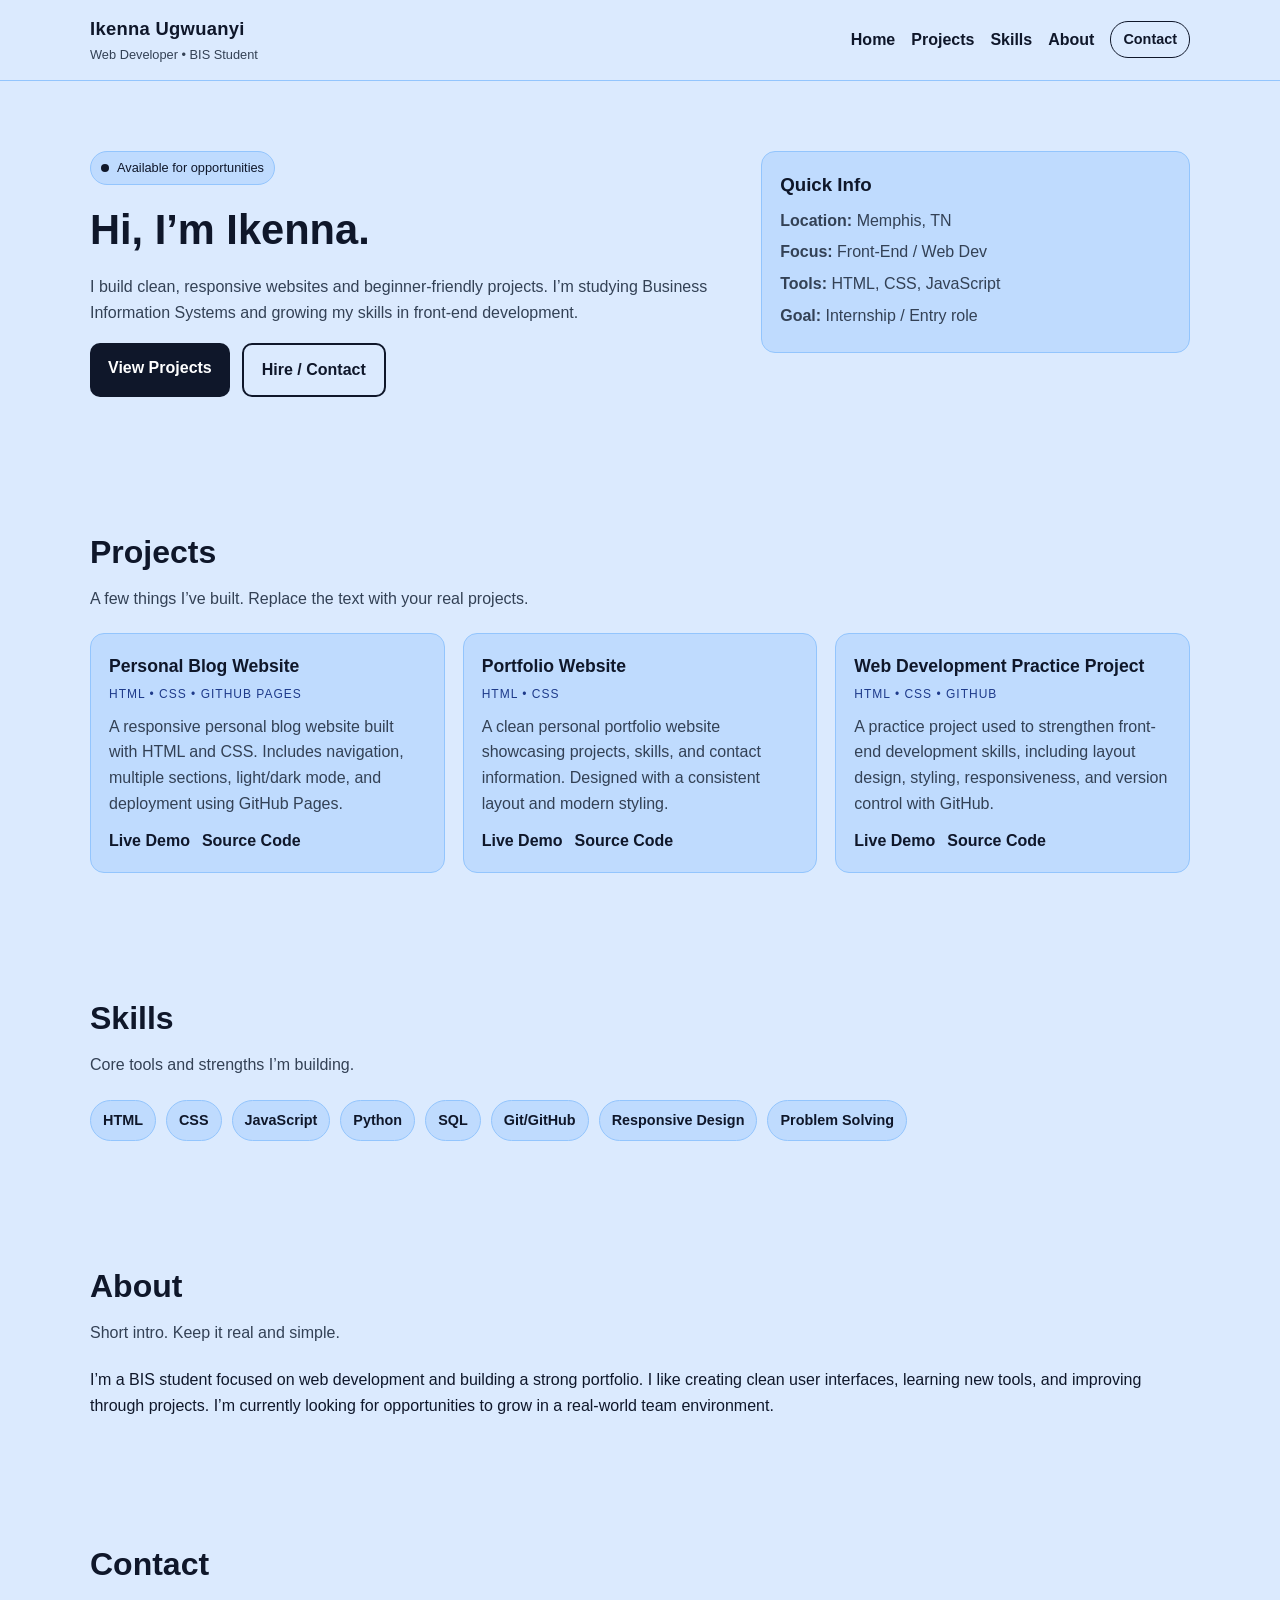
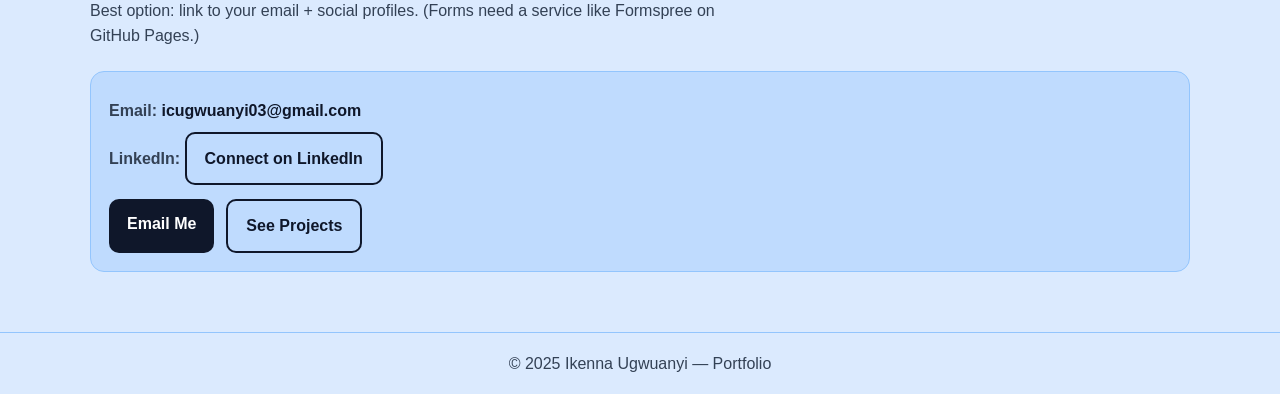
==== commit 43ed2370: "Add files via upload" ====
--- a/index.html
+++ b/index.html
@@ -1,227 +1,194 @@
 <!DOCTYPE html>
 <html lang="en">
 <head>
-  <meta charset="UTF-8">
-  <meta name="viewport" content="width=device-width, initial-scale=1.0">
-  <title>Ikenna's Blog</title>
+  <meta charset="UTF-8" />
+  <meta name="viewport" content="width=device-width, initial-scale=1.0" />
+  <title>Ikenna Ugwuanyi | Portfolio</title>
   <link rel="stylesheet" href="styles.css">
 </head>
 <body>
 
-  <!-- Header / Nav -->
+  <!-- Header -->
   <header class="site-header">
     <nav class="nav container">
-      <a href="#home" class="logo-area">
-        <div class="logo-image">
-          <img src="C:\Users\icugw\OneDrive - Tennessee State University\Pictures\Camera Roll\images/ikennas_blog_logo.jpg">
-        </div>
-        <div>
-          <div class="logo-text-main">IKENNA'S</div>
-          <div class="logo-text-sub">BLOG</div>
-        </div>
+      <a class="brand" href="#home">
+        <div class="brand-name">Ikenna Ugwuanyi</div>
+        <div class="brand-sub">Web Developer • BIS Student</div>
       </a>
 
       <div class="nav-links">
         <a href="#home">Home</a>
-        <a href="#articles">Articles</a>
+        <a href="#projects">Projects</a>
+        <a href="#skills">Skills</a>
         <a href="#about">About</a>
-        <a href="#contact">Contact</a>
-        <a href="#contact" class="nav-cta">Subscribe</a>
+        <a href="#contact" class="nav-cta">Contact</a>
       </div>
-      <button id="themeToggle" class="theme-toggle" type="button">
-  🌙 Dark
-</button>
     </nav>
   </header>
 
   <main>
 
     <!-- Hero -->
-    <section id="home" class="hero container">
-      <div class="hero-grid">
+    <section id="home" class="hero">
+      <div class="container hero-grid">
         <div>
           <div class="badge">
-            <div class="badge-dot"></div>
-            Welcome to the blog
+            <span class="badge-dot"></span>
+            Available for opportunities
           </div>
 
-          <h1>Welcome to Ikenna’s Blog</h1>
+          <h1>Hi, I’m Ikenna.</h1>
           <p class="hero-text">
-            Thoughts on tech, culture, and life — from DevOps experiments to personal stories and lessons learned.
+            I build clean, responsive websites and beginner-friendly projects.
+            I’m studying Business Information Systems and growing my skills in front-end development.
           </p>
-          <!-- BUTTON: scrolls to articles -->
-          <a class="hero-btn" href="#articles">Start Reading →</a>
+
+          <div class="hero-actions">
+            <a class="btn" href="#projects">View Projects</a>
+            <a class="btn btn-outline" href="#contact">Hire / Contact</a>
+          </div>
         </div>
 
-        <img class="hero-img" src="C:\Users\icugw\OneDrive - Tennessee State University\Pictures\Camera Roll\images/ikennas_blog_logo.jpg">
-      </div>
-    </section>
-
-    <!-- Articles (cards) -->
-    <section id="articles" class="section section-alt">
-      <div class="container">
-        <h2 class="section-title">Latest Articles</h2>
-        <p class="section-subtitle">
-          Here are some example posts. You can replace these with your real content later.
-        </p>
-
-        <div class="posts-grid">
-          <!-- Post 1 -->
-          <article class="post-card">
-            <h3 class="post-title">Getting Started with DevOps as a Beginner</h3>
-            <p class="post-meta">Tech • April 2025</p>
-            <p class="post-excerpt">
-              A simple breakdown of what DevOps actually is, the tools you’ll see everywhere,
-              and how to start without feeling overwhelmed.
-            </p>
-            <!-- BUTTON: jumps to full post section -->
-            <a href="#post1" class="post-link">Read more →</a>
-          </article>
-
-          <!-- Post 2 -->
-          <article class="post-card">
-            <h3 class="post-title">Learning Nigerian Pidgin: Small Small</h3>
-            <p class="post-meta">Culture • March 2025</p>
-            <p class="post-excerpt">
-              From “How far?” to “Wetin dey sup?”, here’s how I started reconnecting with language
-              and culture in a fun, low-pressure way.
-            </p>
-            <a href="#post2" class="post-link">Read more →</a>
-          </article>
-
-          <!-- Post 3 -->
-          <article class="post-card">
-            <h3 class="post-title">What My DevOps Internship Taught Me</h3>
-            <p class="post-meta">Career • February 2025</p>
-            <p class="post-excerpt">
-              Real lessons from working in a DevOps role: tools, teamwork, mistakes,
-              and what I’d tell anyone starting their first tech job.
-            </p>
-            <a href="#post3" class="post-link">Read more →</a>
-          </article>
+        <div class="hero-card">
+          <h3>Quick Info</h3>
+          <p><strong>Location:</strong> Memphis, TN</p>
+          <p><strong>Focus:</strong> Front-End / Web Dev</p>
+          <p><strong>Tools:</strong> HTML, CSS, JavaScript</p>
+          <p><strong>Goal:</strong> Internship / Entry role</p>
         </div>
       </div>
     </section>
 
-    <!-- Full posts (targets for Read more buttons) -->
-    <section id="post1" class="section">
+    <!-- Projects -->
+    <section id="projects" class="section">
       <div class="container">
-        <h2 class="section-title">Getting Started with DevOps as a Beginner</h2>
-        <p class="section-subtitle">
-          A friendly introduction to what DevOps actually means and how you can begin your journey.
-        </p>
-        <p>
-          DevOps is all about connecting how we write code with how we run it in the real world.
-          Instead of developers throwing code “over the wall” to operations, DevOps focuses on
-          collaboration, automation, and constant improvement…
-        </p>
+        <h2 class="section-title">Projects</h2>
+        <p class="section-subtitle">A few things I’ve built. Replace the text with your real projects.</p>
+
+        <div class="grid">
+          <article class="card">
+  <h3 class="card-title">Personal Blog Website</h3>
+  <p class="meta">HTML • CSS • GitHub Pages</p>
+  <p class="desc">
+    A responsive personal blog website built with HTML and CSS.
+    Includes navigation, multiple sections, light/dark mode,
+    and deployment using GitHub Pages.
+  </p>
+  <div class="card-actions">
+    <a class="link" href="https://iugwuanyi22.github.io/Ikennas-blog/" target="_blank">
+      Live Demo
+    </a>
+    <a class="link" href="https://github.com/iugwuanyi22/Ikennas-blog" target="_blank">
+      Source Code
+    </a>
+  </div>
+</article>
+
+<article class="card">
+  <h3 class="card-title">Portfolio Website</h3>
+  <p class="meta">HTML • CSS</p>
+  <p class="desc">
+    A clean personal portfolio website showcasing projects, skills,
+    and contact information. Designed with a consistent layout
+    and modern styling.
+  </p>
+  <div class="card-actions">
+    <a class="link" href="https://iugwuanyi22.github.io/Ikennas-blog/" target="_blank">
+      Live Demo
+    </a>
+    <a class="link" href="https://github.com/iugwuanyi22/Ikennas-blog" target="_blank">
+      Source Code
+    </a>
+  </div>
+</article>
+
+<article class="card">
+  <h3 class="card-title">Web Development Practice Project</h3>
+  <p class="meta">HTML • CSS • GitHub</p>
+  <p class="desc">
+    A practice project used to strengthen front-end development skills,
+    including layout design, styling, responsiveness, and version control
+    with GitHub.
+  </p>
+  <div class="card-actions">
+    <a class="link" href="https://iugwuanyi22.github.io/Ikennas-blog/" target="_blank">
+      Live Demo
+    </a>
+    <a class="link" href="https://github.com/iugwuanyi22/Ikennas-blog" target="_blank">
+      Source Code
+    </a>
+  </div>
+</article>
+   
+        </div>
       </div>
     </section>
 
-    <section id="post2" class="section section-alt">
+    <!-- Skills -->
+    <section id="skills" class="section section-alt">
       <div class="container">
-        <h2 class="section-title">Learning Nigerian Pidgin: Small Small</h2>
-        <p class="section-subtitle">
-          How I started learning and using Pidgin to feel closer to my roots.
-        </p>
-        <p>
-          Nigerian Pidgin is relaxed, expressive, and fun. It’s the language of gist,
-          jokes, and everyday conversation. I started with simple phrases like
-          “How far?”, “Wetin dey sup?”, and “I dey” — and slowly added more from music,
-          movies, and family conversations…
-        </p>
-      </div>
-    </section>
+        <h2 class="section-title">Skills</h2>
+        <p class="section-subtitle">Core tools and strengths I’m building.</p>
 
-    <section id="post3" class="section">
-      <div class="container">
-        <h2 class="section-title">What My DevOps Internship Taught Me</h2>
-        <p class="section-subtitle">
-          Real lessons from working in a DevOps environment for the first time.
-        </p>
-        <p>
-          During my internship, I learned that DevOps is less about fancy tools and more about
-          habits: writing clear documentation, communicating with teammates, and always testing
-          before you ship. I also got hands-on with things like CI/CD pipelines, monitoring,
-          and troubleshooting issues under pressure…
-        </p>
+        <div class="chips">
+          <span class="chip">HTML</span>
+          <span class="chip">CSS</span>
+          <span class="chip">JavaScript</span>
+          <span class="chip">Python</span>
+          <span class="chip">SQL</span>
+          <span class="chip">Git/GitHub</span>
+          <span class="chip">Responsive Design</span>
+          <span class="chip">Problem Solving</span>
+        </div>
       </div>
     </section>
 
     <!-- About -->
     <section id="about" class="section">
       <div class="container">
-        <h2 class="section-title">About Ikenna</h2>
+        <h2 class="section-title">About</h2>
         <p class="section-subtitle">
-          I’m Ikenna — a curious mind exploring tech, culture, and personal growth.
+          Short intro. Keep it real and simple.
         </p>
         <p>
-          This blog is where I document what I’m learning, what I’m building,
-          and what I’m thinking about. Expect a mix of DevOps experiments, reflections
-          on identity and culture, and honest takes on navigating life, school, and career.
+          I’m a BIS student focused on web development and building a strong portfolio.
+          I like creating clean user interfaces, learning new tools, and improving through projects.
+          I’m currently looking for opportunities to grow in a real-world team environment.
         </p>
       </div>
     </section>
 
-    <!-- Contact / Subscribe -->
+    <!-- Contact -->
     <section id="contact" class="section section-alt">
       <div class="container">
-        <h2 class="section-title">Stay in Touch</h2>
+        <h2 class="section-title">Contact</h2>
         <p class="section-subtitle">
-          Have feedback, ideas, or just want to say hi? Use the form below.
+          Best option: link to your email + social profiles. (Forms need a service like Formspree on GitHub Pages.)
         </p>
 
-        <!-- BUTTON: this will open the user's email app -->
-        <form class="contact-form"
-              action="mailto:icugwuanyi03@gmail.com?subject=Contact%20from%20Ikenna's%20Blog"
-              method="post"
-              enctype="text/plain">
-          <div class="form-row">
-            <div class="form-field">
-              <label for="name">Name</label>
-              <input type="text" id="name" name="name" placeholder="Your name">
-            </div>
-            <div class="form-field">
-              <label for="email">Email</label>
-              <input type="email" id="email" name="email" placeholder="you@example.com">
-            </div>
+        <div class="contact-box">
+          <p><strong>Email:</strong> <a class="link" href="mailto:icugwuanyi03@gmail.com">icugwuanyi03@gmail.com</a></p>
+          <p><strong>LinkedIn:</strong> <a class="link" href="#" target="_blank" rel="noreferrer"><github class="com">
+          <a
+  class="btn btn-outline"
+  href="https://www.linkedin.com/in/ikenna-ugwuanyi-4594a8309"
+  target="_blank"
+  rel="noopener noreferrer"
+> Connect on LinkedIn</a>
+
+          <div class="hero-actions" style="margin-top:14px;">
+            <a class="btn" href="mailto:icugwuanu@gmail.com?subject=Portfolio%20Inquiry">Email Me</a>
+            <a class="btn btn-outline" href="#projects">See Projects</a>
           </div>
-
-          <div class="form-field">
-            <label for="message">Message</label>
-            <textarea id="message" name="message" rows="4" placeholder="What’s on your mind?"></textarea>
-          </div>
-
-          <button type="submit" class="hero-btn form-btn">Send Message</button>
-        </form>
-        <p style="margin-top:0.75rem; font-size:0.85rem; color:#667085;">
-          
-        </p>
+        </div>
       </div>
     </section>
 
   </main>
 
-  <!-- Footer -->
   <footer class="footer">
-    <p>© 2025 Ikenna's Blog — All rights reserved.</p>
+    <p>© 2025 Ikenna Ugwuanyi — Portfolio</p>
   </footer>
-<script>
-  const toggleBtn = document.getElementById("themeToggle");
-  const savedTheme = localStorage.getItem("theme");
-
-  if (savedTheme === "dark") {
-    document.body.classList.add("dark");
-    toggleBtn.textContent = "☀️ Light";
-  }
-
-  toggleBtn.addEventListener("click", () => {
-    document.body.classList.toggle("dark");
-    const isDark = document.body.classList.contains("dark");
-    localStorage.setItem("theme", isDark ? "dark" : "light");
-    toggleBtn.textContent = isDark ? "☀️ Light" : "🌙 Dark";
-  });
-</script>
 
 </body>
 </html>
--- a/styles.css
+++ b/styles.css
@@ -1,371 +1,163 @@
-/* ===============================
-   RESET
-================================ */
-* {
-  margin: 0;
-  padding: 0;
-  box-sizing: border-box;
+/* Reset */
+* { margin: 0; padding: 0; box-sizing: border-box; }
+html { scroll-behavior: smooth; }
+
+body {
+  font-family: Arial, Helvetica, sans-serif;
+  background: #dbeafe;      /* light blue whole page */
+  color: #0f172a;
+  line-height: 1.6;
 }
 
-/* ===============================
-   GLOBAL STYLES
-================================ */
-body {
-   font-family: Arial, Helvetica, sans-serif;
-  background-color: #dbeafe; /* LIGHT BLUE EVERYWHERE */
-  color: #1e293b;
-  line-height: 1.6;
-}
-img {
-  max-width: 100%;
-  display: block;
-}
+img { max-width: 100%; display: block; }
+a { color: inherit; text-decoration: none; }
 
-/* ===============================
-   LAYOUT
-================================ */
-.container {
-  width: 90%;
-  max-width: 1100px;
-  margin: auto;
-}
+.container { width: 90%; max-width: 1100px; margin: 0 auto; }
 
-.section {
-  padding: 60px 0;
-  background-color: transparent; /* shows blue behind */
-}
-
-.section-alt {
-  background-color: transparent; /* shows blue behind */
-}
-.section-title {
-  font-size: 2rem;
-  margin-bottom: 12px;
-}
-
-.section-subtitle {
-  color: #555;
-  max-width: 600px;
-  margin-bottom: 25px;
-}
-
-/* ===============================
-   HEADER & NAV
-================================ */
+/* Header */
 .site-header {
-  background-color: #dbeafe;
-  border-bottom: 1px solid #bfdbfe;
   position: sticky;
   top: 0;
   z-index: 10;
+  background: #dbeafe; /* same as page */
+  border-bottom: 1px solid #93c5fd;
 }
-.section-alt .container {
-  background: white;
-  padding: 40px;
-  border-radius: 16px;
-}
+
 .nav {
   display: flex;
+  align-items: center;
   justify-content: space-between;
-  align-items: center;
-  padding: 15px 0;
+  gap: 16px;
+  padding: 14px 0;
 }
 
-.logo-area {
-  display: flex;
-  align-items: center;
-  gap: 10px;
-  text-decoration: none;
-  color: inherit;
+.brand { display: flex; flex-direction: column; gap: 2px; }
+.brand-name { font-weight: 800; font-size: 1.15rem; letter-spacing: 0.3px; }
+.brand-sub { font-size: 0.8rem; color: #334155; }
+
+/* Nav links */
+.nav-links { display: flex; align-items: center; gap: 16px; flex-wrap: wrap; }
+.nav-links a { font-weight: 600; }
+.nav-links a:hover { text-decoration: underline; }
+
+.nav-cta {
+  padding: 6px 12px;
+  border-radius: 18px;
+  border: 1px solid #0f172a;
+  font-size: 0.9rem;
 }
 
-.logo-image {
-  width: 50px;
-  height: 50px;
-  border: 2px solid #1e293b;
-  border-radius: 8px;
-  overflow: hidden;
-  background-color: #fff;
+/* Hero */
+.hero { padding: 70px 0; }
+.hero-grid {
+  display: grid;
+  grid-template-columns: 1.2fr 0.8fr;
+  gap: 28px;
+  align-items: start;
 }
 
-.logo-image img {
-  width: 100%;
-  height: 100%;
-  object-fit: cover;
+.badge {
+  display: inline-flex;
+  align-items: center;
+  gap: 8px;
+  background: #bfdbfe;
+  border: 1px solid #93c5fd;
+  padding: 6px 10px;
+  border-radius: 999px;
+  font-size: 0.8rem;
+  margin-bottom: 12px;
+}
+.badge-dot { width: 8px; height: 8px; border-radius: 50%; background: #0f172a; }
+
+h1 { font-size: 2.6rem; margin-bottom: 10px; }
+.hero-text { color: #334155; margin-bottom: 18px; max-width: 620px; }
+
+.hero-actions { display: flex; gap: 12px; flex-wrap: wrap; }
+
+.btn {
+  display: inline-block;
+  padding: 12px 18px;
+  border-radius: 10px;
+  background: #0f172a;
+  color: #ffffff;
+  font-weight: 700;
+}
+.btn:hover { opacity: 0.9; }
+
+.btn-outline {
+  background: transparent;
+  color: #0f172a;
+  border: 2px solid #0f172a;
 }
 
-.logo-text-main {
-  font-size: 1.3rem;
-  font-weight: bold;
+.hero-card {
+  background: #bfdbfe;
+  border: 1px solid #93c5fd;
+  border-radius: 14px;
+  padding: 18px;
 }
+.hero-card h3 { margin-bottom: 8px; }
+.hero-card p { color: #334155; margin: 6px 0; }
 
-.logo-text-sub {
-  font-size: 0.75rem;
-  letter-spacing: 2px;
-  color: #555;
-}
+/* Sections */
+.section { padding: 60px 0; }
+.section-alt { background: transparent; }
 
-/* ===============================
-   NAV LINKS
-================================ */
-.nav-links {
-  display: flex;
-  align-items: center;
+.section-title { font-size: 2rem; margin-bottom: 8px; }
+.section-subtitle { color: #334155; max-width: 650px; margin-bottom: 22px; }
+
+/* Cards / Grid */
+.grid {
+  display: grid;
+  grid-template-columns: repeat(3, 1fr);
   gap: 18px;
 }
 
-.nav-links a {
-  text-decoration: none;
-  color: #1e293b;
-  font-weight: 500;
+.card {
+  background: #bfdbfe;
+  border: 1px solid #93c5fd;
+  border-radius: 14px;
+  padding: 18px;
 }
 
-.nav-cta {
-  padding: 6px 12px;
-  border: 1px solid #1e293b;
-  border-radius: 20px;
-  font-size: 0.8rem;
+.card-title { font-size: 1.1rem; margin-bottom: 4px; }
+.meta { font-size: 0.75rem; letter-spacing: 1px; text-transform: uppercase; color: #1e3a8a; margin-bottom: 10px; }
+.desc { color: #334155; margin-bottom: 12px; }
+.card-actions { display: flex; gap: 12px; flex-wrap: wrap; }
+
+.link { font-weight: 800; color: #0f172a; }
+.link:hover { text-decoration: underline; }
+
+/* Skills chips */
+.chips { display: flex; flex-wrap: wrap; gap: 10px; }
+.chip {
+  background: #bfdbfe;
+  border: 1px solid #93c5fd;
+  padding: 8px 12px;
+  border-radius: 999px;
+  font-weight: 700;
+  font-size: 0.9rem;
 }
 
-/* ===============================
-   HERO SECTION
-================================ */
-.hero {
-  padding: 70px 0;
+/* Contact box */
+.contact-box {
+  background: #bfdbfe;
+  border: 1px solid #93c5fd;
+  border-radius: 14px;
+  padding: 18px;
+}
+.contact-box p { margin: 8px 0; color: #334155; }
+
+/* Footer */
+.footer {
+  border-top: 1px solid #93c5fd;
+  padding: 18px 0;
+  text-align: center;
+  color: #334155;
 }
 
-.hero-grid {
-  display: grid;
-  grid-template-columns: 1.3fr 1fr;
-  gap: 40px;
-  align-items: center;
+/* Responsive */
+@media (max-width: 900px) {
+  .hero-grid { grid-template-columns: 1fr; }
+  .grid { grid-template-columns: 1fr; }
 }
-
-.hero h1 {
-  font-size: 2.5rem;
-  margin-bottom: 15px;
-}
-
-.hero-text {
-  color: #555;
-  margin-bottom: 20px;
-}
-
-.hero-btn {
-  display: inline-block;
-  background-color: #1e293b;
-  color: white;
-  padding: 12px 22px;
-  text-decoration: none;
-  border-radius: 6px;
-  font-weight: bold;
-}
-
-.hero-img {
-  width: 75%;
-  border-radius: 10px;
-}
-
-/* ===============================
-   POSTS
-================================ */
-.posts-grid {
-  display: grid;
-  grid-template-columns: repeat(3, 1fr);
-  gap: 20px;
-}
-
-.post-card {
-  background-color: #c7ddff; /* slightly darker blue */
-  padding: 20px;
-  border-radius: 10px;
-  border: 1px solid #93c5fd;
-}
-
-.post-title {
-  font-size: 1.1rem;
-  margin-bottom: 6px;
-}
-
-.post-meta {
-  font-size: 0.75rem;
-  text-transform: uppercase;
-  color: #777;
-  margin-bottom: 10px;
-}
-
-.post-excerpt {
-  font-size: 0.9rem;
-  margin-bottom: 12px;
-}
-
-.post-link {
-  text-decoration: none;
-  font-weight: bold;
-  color: #1e293b;
-}
-
-/* ===============================
-   CONTACT FORM
-================================ */
-.contact-form {
-  max-width: 600px;
-}
-
-.form-row {
-  display: flex;
-  gap: 15px;
-  margin-bottom: 15px;
-}
-
-.form-field {
-  flex: 1;
-  display: flex;
-  flex-direction: column;
-}
-
-.form-field label {
-  font-size: 0.85rem;
-  margin-bottom: 5px;
-}
-
-.form-field input,
-.form-field textarea {
-  padding: 10px;
-  border-radius: 6px;
-  border: 1px solid #ccc;
-}
-
-.form-btn {
-  margin-top: 10px;
-  border: none;
-  cursor: pointer;
-}
-
-/* ===============================
-   FOOTER
-================================ */
-.footer {
-  background-color: #dbeafe;
-  color: #1e293b;
-  text-align: center;
-  padding: 20px 0;
-  border-top: 1px solid #bfdbfe;
-}
-
-/* ===============================
-   RESPONSIVE
-================================ */
-@media (max-width: 768px) {
-  .hero-grid {
-    grid-template-columns: 1fr;
-  }
-
-  .hero-img {
-    width: 60%;
-    margin: auto;
-  }
-
-  .posts-grid {
-    grid-template-columns: 1fr;
-  }
-
-  .nav {
-    flex-wrap: wrap;
-    gap: 10px;
-  }
-}
-/* ===============================
-   DARK MODE (CLEAN VERSION)
-================================ */
-body.dark {
-  background-color: #0f172a; /* deep navy */
-  color: #e5e7eb;
-}
-
-/* Header */
-body.dark .site-header {
-  background-color: #020617;
-  border-bottom: 1px solid #1e293b;
-}
-
-/* Nav links */
-body.dark .nav-links a {
-  color: #e5e7eb;
-}
-
-body.dark .nav-links a:hover {
-  color: #93c5fd;
-}
-
-body.dark .nav-cta {
-  border-color: #93c5fd;
-  color: #93c5fd;
-}
-
-/* Hero section */
-body.dark .hero {
-  background: linear-gradient(
-    180deg,
-    #020617 0%,
-    #0f172a 100%
-  );
-}
-
-/* Cards / sections */
-body.dark .section-alt {
-  background-color: transparent;
-}
-
-body.dark .section-alt .container {
-  background-color: #020617;
-  padding: 40px;
-  border-radius: 16px;
-}
-
-/* Article cards */
-body.dark .post-card {
-  background-color: #020617;
-  border: 1px solid #1e293b;
-}
-
-/* Buttons */
-body.dark .hero-btn {
-  background-color: #2563eb;
-  color: #ffffff;
-}
-
-body.dark .hero-btn:hover {
-  background-color: #1d4ed8;
-}
-
-/* Forms */
-body.dark input,
-body.dark textarea {
-  background-color: #020617;
-  color: #e5e7eb;
-  border: 1px solid #1e293b;
-}
-
-/* Footer */
-body.dark .footer {
-  background-color: #020617;
-  color: #9ca3af;
-  border-top: 1px solid #1e293b;
-}
-
-/* Toggle button */
-.theme-toggle {
-  padding: 8px 12px;
-  border-radius: 20px;
-  border: 1px solid #1e293b;
-  background: transparent;
-  color: inherit;
-  cursor: pointer;
-}
-
-body.dark .theme-toggle {
-  border-color: #93c5fd;
-  color: #93c5fd;
-}
-
